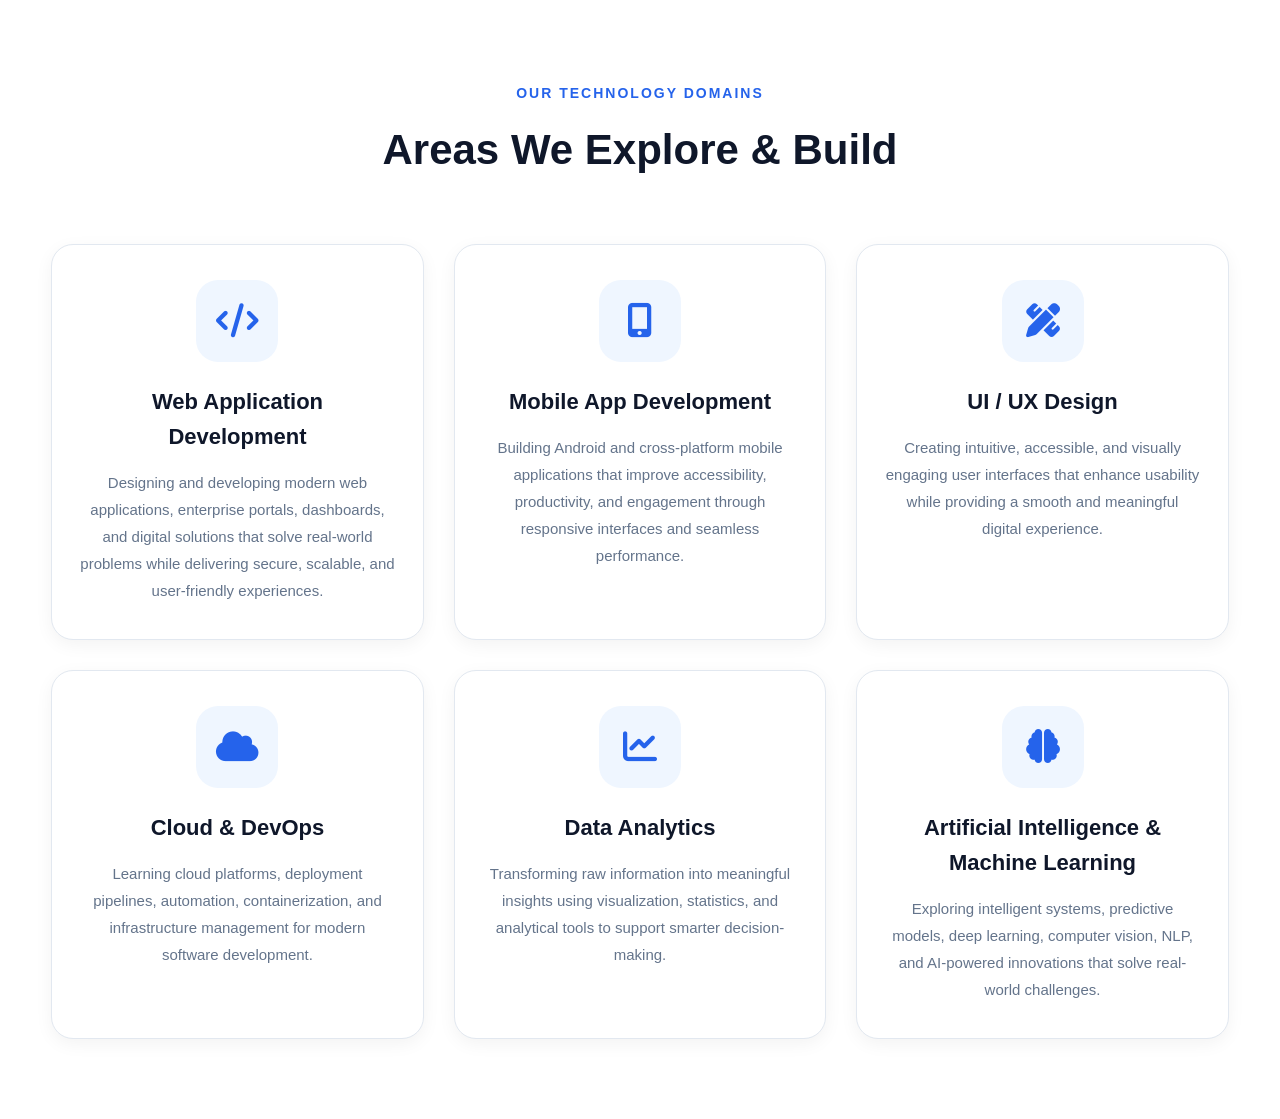
==== domains.html @ d55aface "updated landing page code" ====
<!DOCTYPE html>
<html lang="en">
<head>
    <meta charset="UTF-8">
    <meta name="viewport" content="width=device-width, initial-scale=1.0">
    <title>ADIC - Technology Domains</title>

    <!-- Font Awesome -->
    <link rel="stylesheet"
    href="https://cdnjs.cloudflare.com/ajax/libs/font-awesome/6.5.2/css/all.min.css">
    <style>
        /*====================================================
                    GLOBAL RESET
====================================================*/

*{
    margin:0;
    padding:0;
    box-sizing:border-box;
}

html{
    scroll-behavior:smooth;
    overflow-x:hidden;
}

body{
    font-family:Arial, Helvetica, sans-serif;
    background:#ffffff;
    color:#222;
    line-height:1.6;
    overflow-x:hidden;
}

img{
    max-width:100%;
    display:block;
}

/*====================================================
                    CONTAINER
====================================================*/

.container{
    width:min(92%,1300px);
    margin:auto;
}

/*====================================================
                TECHNOLOGY DOMAINS
====================================================*/

.focus-areas{
    padding:80px 0;
    background:#fff;
}

/*====================================================
                SECTION TITLE
====================================================*/

.section-title{
    text-align:center;
    margin-bottom:60px;
}

.section-title span{
    display:inline-block;
    color:#2563EB;
    font-size:14px;
    font-weight:700;
    letter-spacing:2px;
    text-transform:uppercase;
    margin-bottom:12px;
}

.section-title h2{
    font-size:42px;
    color:#0F172A;
    font-weight:800;
}

/*====================================================
                    GRID
====================================================*/

.focus-grid{
    display:grid;
    grid-template-columns:repeat(3,minmax(0,1fr));
    gap:30px;
}

/*====================================================
                    CARD
====================================================*/

.focus-card{

    background:#fff;

    border:1px solid #E2E8F0;

    border-radius:22px;

    padding:35px 28px;

    text-align:center;

    transition:.35s ease;

    box-shadow:0 5px 18px rgba(0,0,0,.05);

    height:100%;

    display:flex;

    flex-direction:column;

    justify-content:flex-start;
}

.focus-card:hover{

    transform:translateY(-10px);

    border-color:#2563EB;

    box-shadow:0 20px 45px rgba(37,99,235,.15);
}

/*====================================================
                    ICON
====================================================*/

.icon{

    width:82px;

    height:82px;

    margin:0 auto 22px;

    display:flex;

    justify-content:center;

    align-items:center;

    border-radius:22px;

    background:#EFF6FF;

    color:#2563EB;

    font-size:34px;

    transition:.35s;
}

.focus-card:hover .icon{

    background:#2563EB;

    color:#fff;

    transform:translateY(-4px);
}

/*====================================================
                    TEXT
====================================================*/

.focus-card h3{

    font-size:22px;

    color:#0F172A;

    margin-bottom:15px;

    font-weight:700;
}

.focus-card p{

    color:#64748B;

    font-size:15px;

    line-height:1.8;
}

/*====================================================
            LARGE LAPTOPS
====================================================*/

@media(max-width:1200px){

    .container{
        width:95%;
    }

    .focus-grid{
        gap:24px;
    }

}

/*====================================================
                TABLETS
====================================================*/

@media(max-width:992px){

    .focus-grid{

        grid-template-columns:repeat(2,1fr);
    }

    .section-title h2{

        font-size:36px;
    }

    .focus-card{

        padding:32px 24px;
    }

}

/*====================================================
                MOBILE
====================================================*/

@media(max-width:768px){

    .focus-areas{

        padding:60px 0;
    }

    .focus-grid{

        grid-template-columns:1fr;

        gap:22px;
    }

    .section-title{

        margin-bottom:45px;
    }

    .section-title span{

        font-size:13px;
    }

    .section-title h2{

        font-size:30px;
    }

    .focus-card{

        padding:28px 22px;
    }

    .icon{

        width:75px;
        height:75px;
        font-size:30px;
    }

    .focus-card h3{

        font-size:20px;
    }

    .focus-card p{

        font-size:15px;
    }

}

/*====================================================
                SMALL PHONES
====================================================*/

@media(max-width:480px){

    .container{

        width:94%;
    }

    .focus-areas{

        padding:50px 0;
    }

    .section-title span{

        font-size:12px;
    }

    .section-title h2{

        font-size:26px;

        line-height:1.3;
    }

    .focus-card{

        padding:24px 18px;

        border-radius:18px;
    }

    .icon{

        width:68px;
        height:68px;
        font-size:28px;
        border-radius:18px;
    }

    .focus-card h3{

        font-size:19px;
    }

    .focus-card p{

        font-size:14px;
    }

}

/*====================================================
        VERY SMALL DEVICES
====================================================*/

@media(max-width:360px){

    .section-title h2{

        font-size:22px;
    }

    .focus-card{

        padding:20px 16px;
    }

    .focus-card h3{

        font-size:18px;
    }

    .focus-card p{

        font-size:13px;
    }

}

/*====================================================
    DESKTOP MODE ON MOBILE FIX
====================================================*/

@media screen and (max-width:980px){

    body{

        min-width:320px;
    }

    .focus-grid{

        width:100%;
    }

    .focus-card{

        width:100%;
    }

}
    </style>

</head>

<body>

<!-- ==================================================
                TECHNOLOGY DOMAINS
=================================================== -->

<section class="focus-areas" id="domains">

    <div class="container">

        <div class="section-title">
            <span>OUR TECHNOLOGY DOMAINS</span>
            <h2>Areas We Explore & Build</h2>
        </div>

        <div class="focus-grid">

            <!-- CARD 1 -->

            <div class="focus-card">

                <div class="icon">
                    <i class="fas fa-code"></i>
                </div>

                <h3>Web Application Development</h3>

                <p>
                    Designing and developing modern web applications,
                    enterprise portals, dashboards, and digital solutions
                    that solve real-world problems while delivering
                    secure, scalable, and user-friendly experiences.
                </p>

            </div>

            <!-- CARD 2 -->

            <div class="focus-card">

                <div class="icon">
                    <i class="fas fa-mobile-screen-button"></i>
                </div>

                <h3>Mobile App Development</h3>

                <p>
                    Building Android and cross-platform mobile applications
                    that improve accessibility, productivity, and engagement
                    through responsive interfaces and seamless performance.
                </p>

            </div>

            <!-- CARD 3 -->

            <div class="focus-card">

                <div class="icon">
                    <i class="fas fa-pen-ruler"></i>
                </div>

                <h3>UI / UX Design</h3>

                <p>
                    Creating intuitive, accessible, and visually engaging
                    user interfaces that enhance usability while providing
                    a smooth and meaningful digital experience.
                </p>

            </div>

            <!-- CARD 4 -->

            <div class="focus-card">

                <div class="icon">
                    <i class="fas fa-cloud"></i>
                </div>

                <h3>Cloud & DevOps</h3>

                <p>
                    Learning cloud platforms, deployment pipelines,
                    automation, containerization, and infrastructure
                    management for modern software development.
                </p>

            </div>

            <!-- CARD 5 -->

            <div class="focus-card">

                <div class="icon">
                    <i class="fas fa-chart-line"></i>
                </div>

                <h3>Data Analytics</h3>

                <p>
                    Transforming raw information into meaningful insights
                    using visualization, statistics, and analytical tools
                    to support smarter decision-making.
                </p>

            </div>

            <!-- CARD 6 -->

            <div class="focus-card">

                <div class="icon">
                    <i class="fas fa-brain"></i>
                </div>

                <h3>Artificial Intelligence & Machine Learning</h3>

                <p>
                    Exploring intelligent systems, predictive models,
                    deep learning, computer vision, NLP, and AI-powered
                    innovations that solve real-world challenges.
                </p>

            </div>

        </div>

    </div>

</section>

</body>
</html>
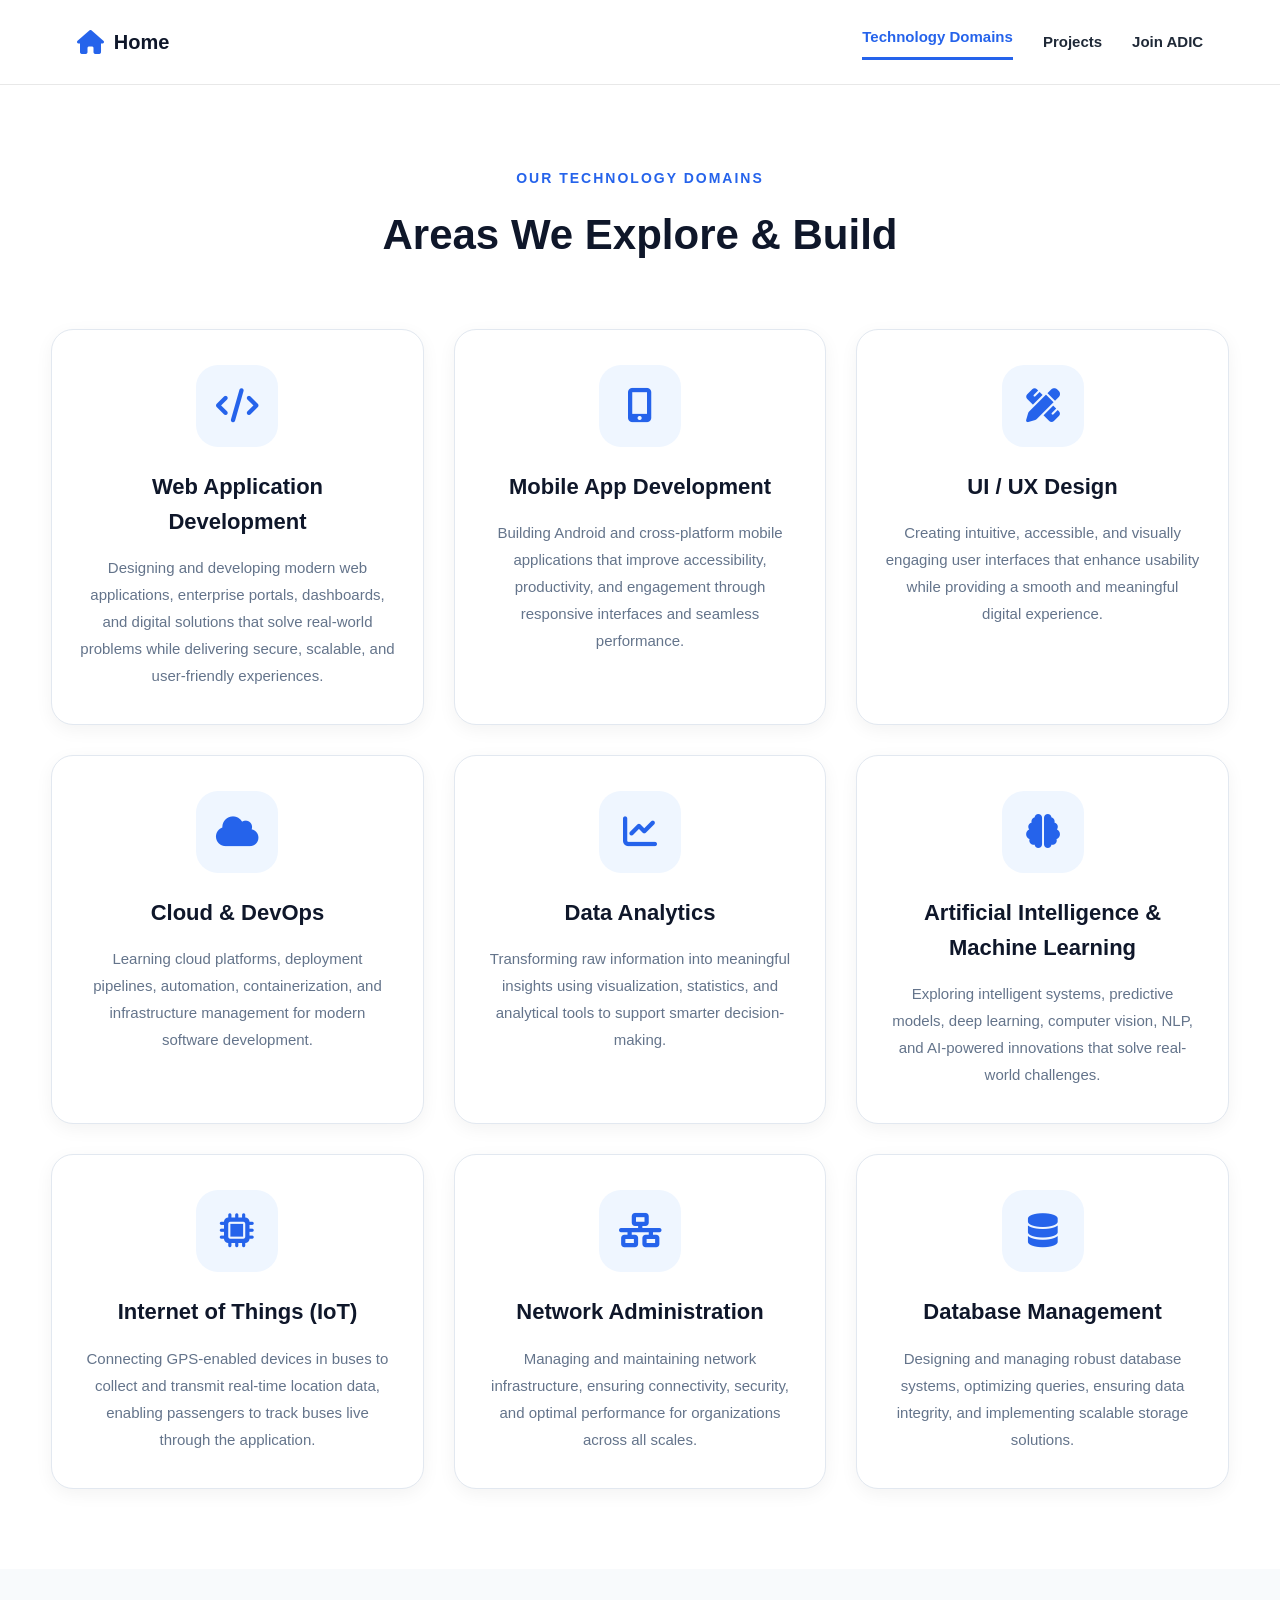
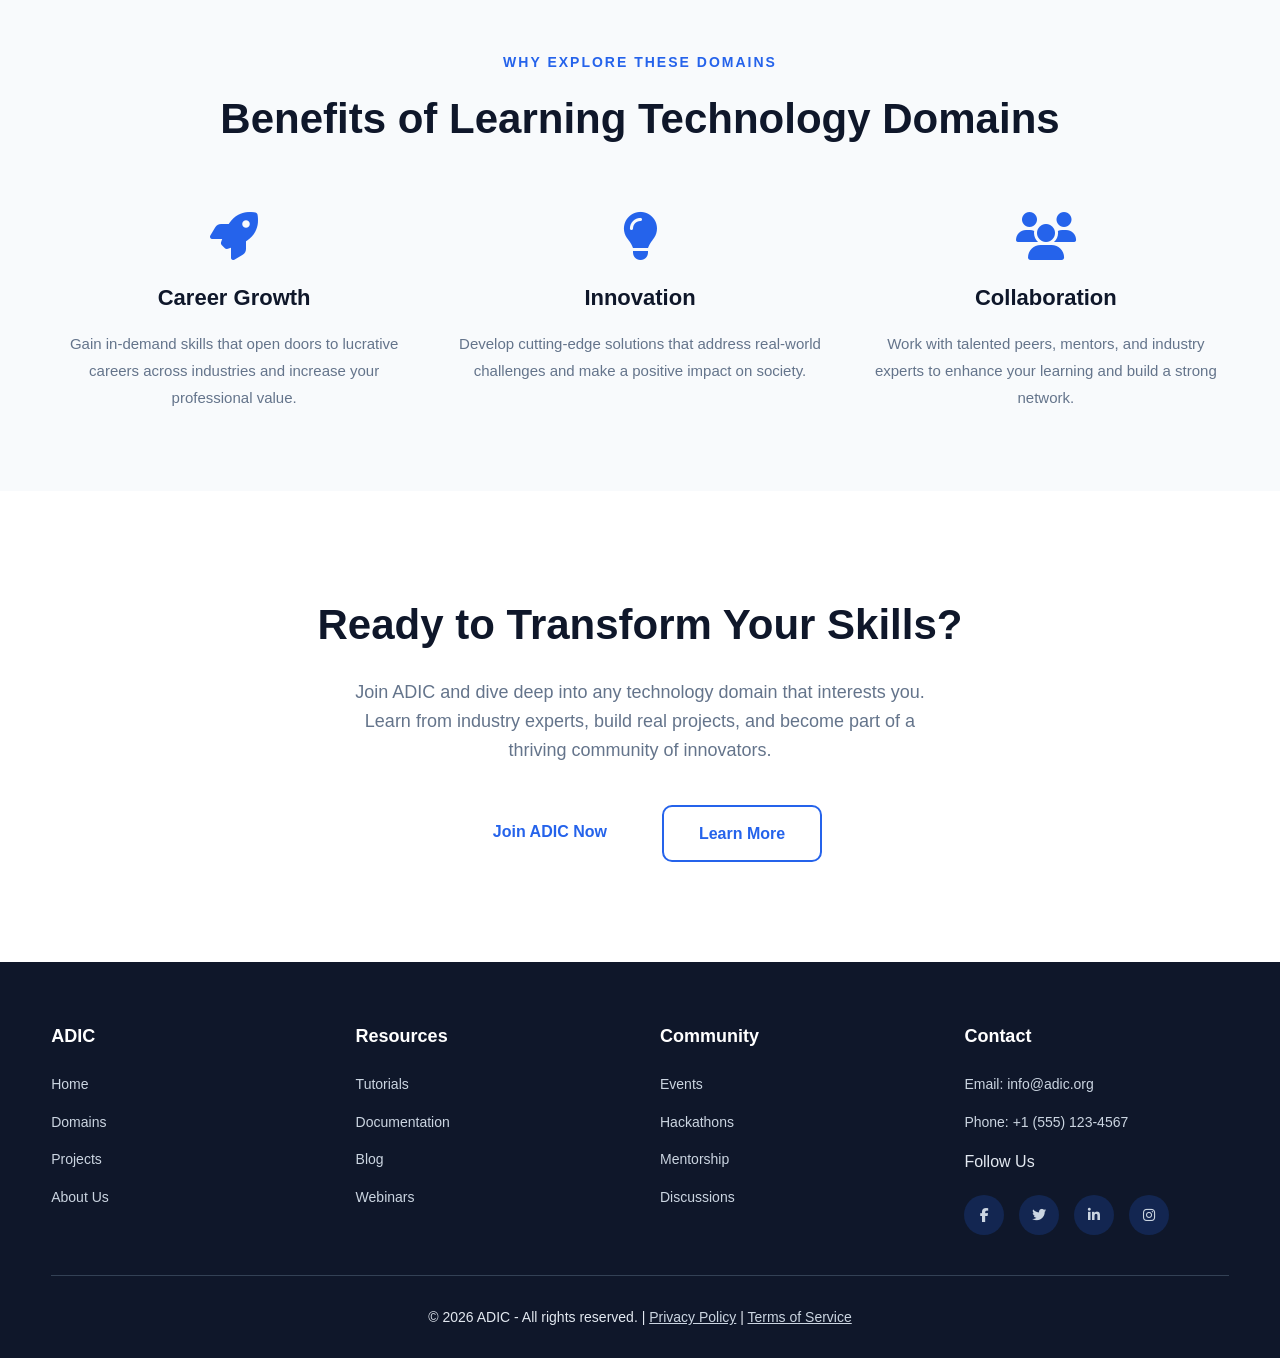
==== commit ab0332ef: "Update landing page files" ====
--- a/domains.html
+++ b/domains.html
@@ -8,394 +8,30 @@
     <!-- Font Awesome -->
     <link rel="stylesheet"
     href="https://cdnjs.cloudflare.com/ajax/libs/font-awesome/6.5.2/css/all.min.css">
-    <style>
-        /*====================================================
-                    GLOBAL RESET
-====================================================*/
-
-*{
-    margin:0;
-    padding:0;
-    box-sizing:border-box;
-}
-
-html{
-    scroll-behavior:smooth;
-    overflow-x:hidden;
-}
-
-body{
-    font-family:Arial, Helvetica, sans-serif;
-    background:#ffffff;
-    color:#222;
-    line-height:1.6;
-    overflow-x:hidden;
-}
-
-img{
-    max-width:100%;
-    display:block;
-}
-
-/*====================================================
-                    CONTAINER
-====================================================*/
-
-.container{
-    width:min(92%,1300px);
-    margin:auto;
-}
-
-/*====================================================
-                TECHNOLOGY DOMAINS
-====================================================*/
-
-.focus-areas{
-    padding:80px 0;
-    background:#fff;
-}
-
-/*====================================================
-                SECTION TITLE
-====================================================*/
-
-.section-title{
-    text-align:center;
-    margin-bottom:60px;
-}
-
-.section-title span{
-    display:inline-block;
-    color:#2563EB;
-    font-size:14px;
-    font-weight:700;
-    letter-spacing:2px;
-    text-transform:uppercase;
-    margin-bottom:12px;
-}
-
-.section-title h2{
-    font-size:42px;
-    color:#0F172A;
-    font-weight:800;
-}
-
-/*====================================================
-                    GRID
-====================================================*/
-
-.focus-grid{
-    display:grid;
-    grid-template-columns:repeat(3,minmax(0,1fr));
-    gap:30px;
-}
-
-/*====================================================
-                    CARD
-====================================================*/
-
-.focus-card{
-
-    background:#fff;
-
-    border:1px solid #E2E8F0;
-
-    border-radius:22px;
-
-    padding:35px 28px;
-
-    text-align:center;
-
-    transition:.35s ease;
-
-    box-shadow:0 5px 18px rgba(0,0,0,.05);
-
-    height:100%;
-
-    display:flex;
-
-    flex-direction:column;
-
-    justify-content:flex-start;
-}
-
-.focus-card:hover{
-
-    transform:translateY(-10px);
-
-    border-color:#2563EB;
-
-    box-shadow:0 20px 45px rgba(37,99,235,.15);
-}
-
-/*====================================================
-                    ICON
-====================================================*/
-
-.icon{
-
-    width:82px;
-
-    height:82px;
-
-    margin:0 auto 22px;
-
-    display:flex;
-
-    justify-content:center;
-
-    align-items:center;
-
-    border-radius:22px;
-
-    background:#EFF6FF;
-
-    color:#2563EB;
-
-    font-size:34px;
-
-    transition:.35s;
-}
-
-.focus-card:hover .icon{
-
-    background:#2563EB;
-
-    color:#fff;
-
-    transform:translateY(-4px);
-}
-
-/*====================================================
-                    TEXT
-====================================================*/
-
-.focus-card h3{
-
-    font-size:22px;
-
-    color:#0F172A;
-
-    margin-bottom:15px;
-
-    font-weight:700;
-}
-
-.focus-card p{
-
-    color:#64748B;
-
-    font-size:15px;
-
-    line-height:1.8;
-}
-
-/*====================================================
-            LARGE LAPTOPS
-====================================================*/
-
-@media(max-width:1200px){
-
-    .container{
-        width:95%;
-    }
-
-    .focus-grid{
-        gap:24px;
-    }
-
-}
-
-/*====================================================
-                TABLETS
-====================================================*/
-
-@media(max-width:992px){
-
-    .focus-grid{
-
-        grid-template-columns:repeat(2,1fr);
-    }
-
-    .section-title h2{
-
-        font-size:36px;
-    }
-
-    .focus-card{
-
-        padding:32px 24px;
-    }
-
-}
-
-/*====================================================
-                MOBILE
-====================================================*/
-
-@media(max-width:768px){
-
-    .focus-areas{
-
-        padding:60px 0;
-    }
-
-    .focus-grid{
-
-        grid-template-columns:1fr;
-
-        gap:22px;
-    }
-
-    .section-title{
-
-        margin-bottom:45px;
-    }
-
-    .section-title span{
-
-        font-size:13px;
-    }
-
-    .section-title h2{
-
-        font-size:30px;
-    }
-
-    .focus-card{
-
-        padding:28px 22px;
-    }
-
-    .icon{
-
-        width:75px;
-        height:75px;
-        font-size:30px;
-    }
-
-    .focus-card h3{
-
-        font-size:20px;
-    }
-
-    .focus-card p{
-
-        font-size:15px;
-    }
-
-}
-
-/*====================================================
-                SMALL PHONES
-====================================================*/
-
-@media(max-width:480px){
-
-    .container{
-
-        width:94%;
-    }
-
-    .focus-areas{
-
-        padding:50px 0;
-    }
-
-    .section-title span{
-
-        font-size:12px;
-    }
-
-    .section-title h2{
-
-        font-size:26px;
-
-        line-height:1.3;
-    }
-
-    .focus-card{
-
-        padding:24px 18px;
-
-        border-radius:18px;
-    }
-
-    .icon{
-
-        width:68px;
-        height:68px;
-        font-size:28px;
-        border-radius:18px;
-    }
-
-    .focus-card h3{
-
-        font-size:19px;
-    }
-
-    .focus-card p{
-
-        font-size:14px;
-    }
-
-}
-
-/*====================================================
-        VERY SMALL DEVICES
-====================================================*/
-
-@media(max-width:360px){
-
-    .section-title h2{
-
-        font-size:22px;
-    }
-
-    .focus-card{
-
-        padding:20px 16px;
-    }
-
-    .focus-card h3{
-
-        font-size:18px;
-    }
-
-    .focus-card p{
-
-        font-size:13px;
-    }
-
-}
-
-/*====================================================
-    DESKTOP MODE ON MOBILE FIX
-====================================================*/
-
-@media screen and (max-width:980px){
-
-    body{
-
-        min-width:320px;
-    }
-
-    .focus-grid{
-
-        width:100%;
-    }
-
-    .focus-card{
-
-        width:100%;
-    }
-
-}
-    </style>
-
+<link rel="stylesheet" href="CSS/domains.css">
 </head>
 
 <body>
+
+<!-- ==================================================
+                    NAVBAR
+=================================================== -->
+
+<nav class="navbar">
+    <div class="container" style="display: flex; justify-content: space-between; align-items: center; width: 100%;">
+        <a href="LandingPage.html" style="display: flex; align-items: center; text-decoration: none; color: #0F172A; font-weight: 700; font-size: 20px; gap: 10px;">
+            <i class="fas fa-home" style="color: #2563EB; font-size: 24px;"></i>
+            Home
+        </a>
+        <div style="display: flex; gap: 30px; align-items: center;">
+            <a href="domains.html" style="color: #1f2937; font-size: 15px; font-weight: 600; text-decoration: none; color: #2563EB; border-bottom: 3px solid #2563EB; padding-bottom: 8px;">Technology Domains</a>
+            <a href="Projects.html" style="color: #1f2937; font-size: 15px; font-weight: 600; text-decoration: none; transition: .3s;">Projects</a>
+            <a href="LandingPage.html#join" style="color: #1f2937; font-size: 15px; font-weight: 600; text-decoration: none; transition: .3s;">Join ADIC</a>
+        </div>
+    </div>
+</nav>
+
+</header>
 
 <!-- ==================================================
                 TECHNOLOGY DOMAINS
@@ -521,11 +157,202 @@
 
             </div>
 
+            <!-- CARD 7 -->
+
+            <div class="focus-card">
+
+                <div class="icon">
+                    <i class="fas fa-microchip"></i>
+                </div>
+
+                <h3>Internet of Things (IoT)</h3>
+
+                <p>
+                   Connecting GPS-enabled devices in buses to collect and transmit real-time location data, enabling passengers to track buses live through the application.
+        
+                </p>
+
+            </div>
+
+            <!-- CARD 10 -->
+
+            <div class="focus-card">
+
+                <div class="icon">
+                    <i class="fas fa-network-wired"></i>
+                </div>
+
+                <h3>Network Administration</h3>
+
+                <p>
+                    Managing and maintaining network infrastructure, ensuring
+                    connectivity, security, and optimal performance for
+                    organizations across all scales.
+                </p>
+
+            </div>
+
+            <!-- CARD 11 -->
+
+            <div class="focus-card">
+
+                <div class="icon">
+                    <i class="fas fa-database"></i>
+                </div>
+
+                <h3>Database Management</h3>
+
+                <p>
+                    Designing and managing robust database systems, optimizing
+                    queries, ensuring data integrity, and implementing
+                    scalable storage solutions.
+                </p>
+
+            </div>
+
         </div>
 
     </div>
 
 </section>
+
+<!-- ==================================================
+                BENEFITS SECTION
+=================================================== -->
+
+<section class="benefits">
+
+    <div class="container">
+
+        <div class="section-title">
+            <span>WHY EXPLORE THESE DOMAINS</span>
+            <h2>Benefits of Learning Technology Domains</h2>
+        </div>
+
+        <div class="benefits-grid">
+
+            <div class="benefit-item">
+                <i class="fas fa-rocket"></i>
+                <h4>Career Growth</h4>
+                <p>
+                    Gain in-demand skills that open doors to lucrative careers
+                    across industries and increase your professional value.
+                </p>
+            </div>
+
+            <div class="benefit-item">
+                <i class="fas fa-lightbulb"></i>
+                <h4>Innovation</h4>
+                <p>
+                    Develop cutting-edge solutions that address real-world
+                    challenges and make a positive impact on society.
+                </p>
+            </div>
+
+            <div class="benefit-item">
+                <i class="fas fa-users"></i>
+                <h4>Collaboration</h4>
+                <p>
+                    Work with talented peers, mentors, and industry experts
+                    to enhance your learning and build a strong network.
+                </p>
+            </div>
+
+        </div>
+
+    </div>
+
+</section>
+
+<!-- ==================================================
+                CTA SECTION
+=================================================== -->
+
+<section class="cta-section">
+
+    <div class="container">
+
+        <div class="cta-content">
+            <h2>Ready to Transform Your Skills?</h2>
+            <p>
+                Join ADIC and dive deep into any technology domain that interests you.
+                Learn from industry experts, build real projects, and become part of
+                a thriving community of innovators.
+            </p>
+            <div class="hero-buttons">
+                <a href="LandingPage.html#join" class="btn btn-primary">Join ADIC Now</a>
+                <a href="#contact" class="btn btn-secondary" style="color: #2563EB; border-color: #2563EB;">Learn More</a>
+            </div>
+        </div>
+
+    </div>
+
+</section>
+
+<!-- ==================================================
+                FOOTER
+=================================================== -->
+
+<footer class="footer">
+
+    <div class="container">
+
+        <div class="footer-content">
+
+            <div class="footer-col">
+                <h4>ADIC</h4>
+                <ul>
+                    <li><a href="#home">Home</a></li>
+                    <li><a href="#domains">Domains</a></li>
+                    <li><a href="#projects">Projects</a></li>
+                    <li><a href="#about">About Us</a></li>
+                </ul>
+            </div>
+
+            <div class="footer-col">
+                <h4>Resources</h4>
+                <ul>
+                    <li><a href="#">Tutorials</a></li>
+                    <li><a href="#">Documentation</a></li>
+                    <li><a href="#">Blog</a></li>
+                    <li><a href="#">Webinars</a></li>
+                </ul>
+            </div>
+
+            <div class="footer-col">
+                <h4>Community</h4>
+                <ul>
+                    <li><a href="#">Events</a></li>
+                    <li><a href="#">Hackathons</a></li>
+                    <li><a href="#">Mentorship</a></li>
+                    <li><a href="#">Discussions</a></li>
+                </ul>
+            </div>
+
+            <div class="footer-col">
+                <h4>Contact</h4>
+                <ul>
+                    <li><a href="mailto:info@adic.org">Email: info@adic.org</a></li>
+                    <li><a href="#">Phone: +1 (555) 123-4567</a></li>
+                    <li><p style="margin-top: 15px;">Follow Us</p></li>
+                </ul>
+                <div class="footer-social">
+                    <a href="#" title="Facebook"><i class="fab fa-facebook-f"></i></a>
+                    <a href="#" title="Twitter"><i class="fab fa-twitter"></i></a>
+                    <a href="#" title="LinkedIn"><i class="fab fa-linkedin-in"></i></a>
+                    <a href="#" title="Instagram"><i class="fab fa-instagram"></i></a>
+                </div>
+            </div>
+
+        </div>
+
+        <div class="footer-bottom">
+            <p>&copy; 2026 ADIC - All rights reserved. | <a href="#" style="color: #cbd5e1;">Privacy Policy</a> | <a href="#" style="color: #cbd5e1;">Terms of Service</a></p>
+        </div>
+
+    </div>
+
+</footer>
 
 </body>
 </html>
--- a/CSS/domains.css
+++ b/CSS/domains.css
@@ -0,0 +1,901 @@
+/*====================================================
+                    GLOBAL RESET
+====================================================*/
+
+*{
+    margin:0;
+    padding:0;
+    box-sizing:border-box;
+}
+
+html{
+    scroll-behavior:smooth;
+    overflow-x:hidden;
+}
+
+body{
+    font-family:Arial, Helvetica, sans-serif;
+    background:#ffffff;
+    color:#222;
+    line-height:1.6;
+    overflow-x:hidden;
+}
+
+img{
+    max-width:100%;
+    display:block;
+}
+
+/*====================================================
+                    CONTAINER
+====================================================*/
+
+.container{
+    width:min(92%,1300px);
+    margin:auto;
+}
+
+/*====================================================
+                TECHNOLOGY DOMAINS
+====================================================*/
+
+.focus-areas{
+    padding:80px 0;
+    background:#fff;
+}
+
+/*====================================================
+                SECTION TITLE
+====================================================*/
+
+.section-title{
+    text-align:center;
+    margin-bottom:60px;
+}
+
+.section-title span{
+    display:inline-block;
+    color:#2563EB;
+    font-size:14px;
+    font-weight:700;
+    letter-spacing:2px;
+    text-transform:uppercase;
+    margin-bottom:12px;
+}
+
+.section-title h2{
+    font-size:42px;
+    color:#0F172A;
+    font-weight:800;
+}
+
+/*====================================================
+                    GRID
+====================================================*/
+
+.focus-grid{
+    display:grid;
+    grid-template-columns:repeat(3,minmax(0,1fr));
+    gap:30px;
+}
+
+/*====================================================
+                    CARD
+====================================================*/
+
+.focus-card{
+
+    background:#fff;
+
+    border:1px solid #E2E8F0;
+
+    border-radius:22px;
+
+    padding:35px 28px;
+
+    text-align:center;
+
+    transition:.35s ease;
+
+    box-shadow:0 5px 18px rgba(0,0,0,.05);
+
+    height:100%;
+
+    display:flex;
+
+    flex-direction:column;
+
+    justify-content:flex-start;
+}
+
+.focus-card:hover{
+
+    transform:translateY(-10px);
+
+    border-color:#2563EB;
+
+    box-shadow:0 20px 45px rgba(37,99,235,.15);
+}
+
+/*====================================================
+                    ICON
+====================================================*/
+
+.icon{
+
+    width:82px;
+
+    height:82px;
+
+    margin:0 auto 22px;
+
+    display:flex;
+
+    justify-content:center;
+
+    align-items:center;
+
+    border-radius:22px;
+
+    background:#EFF6FF;
+
+    color:#2563EB;
+
+    font-size:34px;
+
+    transition:.35s;
+}
+
+.focus-card:hover .icon{
+
+    background:#2563EB;
+
+    color:#fff;
+
+    transform:translateY(-4px);
+}
+
+/*====================================================
+                    TEXT
+====================================================*/
+
+.focus-card h3{
+
+    font-size:22px;
+
+    color:#0F172A;
+
+    margin-bottom:15px;
+
+    font-weight:700;
+}
+
+.focus-card p{
+
+    color:#64748B;
+
+    font-size:15px;
+
+    line-height:1.8;
+}
+
+/*====================================================
+            LARGE LAPTOPS
+====================================================*/
+
+@media(max-width:1200px){
+
+    .container{
+        width:95%;
+    }
+
+    .focus-grid{
+        gap:24px;
+    }
+
+}
+
+/*====================================================
+                TABLETS
+====================================================*/
+
+@media(max-width:992px){
+
+    .focus-grid{
+
+        grid-template-columns:repeat(2,1fr);
+    }
+
+    .section-title h2{
+
+        font-size:36px;
+    }
+
+    .focus-card{
+
+        padding:32px 24px;
+    }
+
+}
+
+/*====================================================
+                MOBILE
+====================================================*/
+
+@media(max-width:768px){
+
+    .focus-areas{
+
+        padding:60px 0;
+    }
+
+    .focus-grid{
+
+        grid-template-columns:1fr;
+
+        gap:22px;
+    }
+
+    .section-title{
+
+        margin-bottom:45px;
+    }
+
+    .section-title span{
+
+        font-size:13px;
+    }
+
+    .section-title h2{
+
+        font-size:30px;
+    }
+
+    .focus-card{
+
+        padding:28px 22px;
+    }
+
+    .icon{
+
+        width:75px;
+        height:75px;
+        font-size:30px;
+    }
+
+    .focus-card h3{
+
+        font-size:20px;
+    }
+
+    .focus-card p{
+
+        font-size:15px;
+    }
+
+}
+
+/*====================================================
+                SMALL PHONES
+====================================================*/
+
+@media(max-width:480px){
+
+    .container{
+
+        width:94%;
+    }
+
+    .focus-areas{
+
+        padding:50px 0;
+    }
+
+    .section-title span{
+
+        font-size:12px;
+    }
+
+    .section-title h2{
+
+        font-size:26px;
+
+        line-height:1.3;
+    }
+
+    .focus-card{
+
+        padding:24px 18px;
+
+        border-radius:18px;
+    }
+
+    .icon{
+
+        width:68px;
+        height:68px;
+        font-size:28px;
+        border-radius:18px;
+    }
+
+    .focus-card h3{
+
+        font-size:19px;
+    }
+
+    .focus-card p{
+
+        font-size:14px;
+    }
+
+}
+
+/*====================================================
+        VERY SMALL DEVICES
+====================================================*/
+
+@media(max-width:360px){
+
+    .section-title h2{
+
+        font-size:22px;
+    }
+
+    .focus-card{
+
+        padding:20px 16px;
+    }
+
+    .focus-card h3{
+
+        font-size:18px;
+    }
+
+    .focus-card p{
+
+        font-size:13px;
+    }
+
+}
+
+/*====================================================
+    DESKTOP MODE ON MOBILE FIX
+====================================================*/
+
+@media screen and (max-width:980px){
+
+    body{
+
+        min-width:320px;
+    }
+
+    .focus-grid{
+
+        width:100%;
+    }
+
+    .focus-card{
+
+        width:100%;
+    }
+
+}
+
+/*====================================================
+                    HERO SECTION
+====================================================*/
+
+.hero{
+    background: linear-gradient(135deg, #2563EB 0%, #1e40af 100%);
+    color: #fff;
+    padding: 120px 0;
+    text-align: center;
+    position: relative;
+    overflow: hidden;
+}
+
+.hero::before {
+    content: "";
+    position: absolute;
+    top: 0;
+    left: 0;
+    right: 0;
+    bottom: 0;
+    background: radial-gradient(circle at 20% 50%, rgba(255,255,255,0.1) 0%, transparent 50%),
+                radial-gradient(circle at 80% 80%, rgba(255,255,255,0.1) 0%, transparent 50%);
+    pointer-events: none;
+}
+
+.hero-content {
+    position: relative;
+    z-index: 1;
+}
+
+.hero h1{
+    font-size: 48px;
+    font-weight: 900;
+    margin-bottom: 20px;
+    line-height: 1.2;
+}
+
+.hero p{
+    font-size: 18px;
+    margin-bottom: 40px;
+    opacity: 0.95;
+    max-width: 700px;
+    margin-left: auto;
+    margin-right: auto;
+}
+
+.hero-buttons {
+    display: flex;
+    gap: 20px;
+    justify-content: center;
+    flex-wrap: wrap;
+}
+
+.btn {
+    padding: 14px 35px;
+    font-size: 16px;
+    font-weight: 600;
+    border: none;
+    border-radius: 10px;
+    cursor: pointer;
+    transition: .3s ease;
+    text-decoration: none;
+    display: inline-block;
+}
+
+.btn-primary {
+    background: #fff;
+    color: #2563EB;
+}
+
+.btn-primary:hover {
+    transform: translateY(-3px);
+    box-shadow: 0 10px 30px rgba(0,0,0,0.2);
+}
+
+.btn-secondary {
+    background: transparent;
+    color: #fff;
+    border: 2px solid #fff;
+}
+
+.btn-secondary:hover {
+    background: #fff;
+    color: #2563EB;
+}
+
+/*====================================================
+            BENEFITS SECTION
+====================================================*/
+
+.benefits {
+    padding: 80px 0;
+    background: #f8fafc;
+}
+
+.benefits-grid {
+    display: grid;
+    grid-template-columns: repeat(3, 1fr);
+    gap: 40px;
+    margin-top: 50px;
+}
+
+.benefit-item {
+    text-align: center;
+}
+
+.benefit-item i {
+    font-size: 48px;
+    color: #2563EB;
+    margin-bottom: 20px;
+    display: block;
+}
+
+.benefit-item h4 {
+    font-size: 22px;
+    color: #0F172A;
+    margin-bottom: 15px;
+    font-weight: 700;
+}
+
+.benefit-item p {
+    color: #64748B;
+    font-size: 15px;
+    line-height: 1.8;
+}
+
+/*====================================================
+            STATISTICS SECTION
+====================================================*/
+
+.statistics {
+    padding: 80px 0;
+    background: linear-gradient(135deg, #2563EB 0%, #1e40af 100%);
+    color: #fff;
+    text-align: center;
+}
+
+.stats-grid {
+    display: grid;
+    grid-template-columns: repeat(4, 1fr);
+    gap: 40px;
+    margin-top: 50px;
+}
+
+.stat-item h3 {
+    font-size: 42px;
+    font-weight: 800;
+    margin-bottom: 10px;
+}
+
+.stat-item p {
+    font-size: 16px;
+    opacity: 0.95;
+}
+
+/*====================================================
+            CTA SECTION
+====================================================*/
+
+.cta-section {
+    padding: 100px 0;
+    background: #fff;
+    text-align: center;
+}
+
+.cta-content h2 {
+    font-size: 42px;
+    color: #0F172A;
+    margin-bottom: 20px;
+    font-weight: 800;
+}
+
+.cta-content p {
+    font-size: 18px;
+    color: #64748B;
+    margin-bottom: 40px;
+    max-width: 600px;
+    margin-left: auto;
+    margin-right: auto;
+}
+
+/*====================================================
+            FOOTER
+====================================================*/
+
+.footer {
+    background: #0F172A;
+    color: #e2e8f0;
+    padding: 60px 0 30px;
+}
+
+.footer-content {
+    display: grid;
+    grid-template-columns: repeat(4, 1fr);
+    gap: 40px;
+    margin-bottom: 40px;
+}
+
+.footer-col h4 {
+    font-size: 18px;
+    color: #fff;
+    margin-bottom: 20px;
+    font-weight: 700;
+}
+
+.footer-col ul {
+    list-style: none;
+}
+
+.footer-col ul li {
+    margin-bottom: 12px;
+}
+
+.footer-col a {
+    color: #cbd5e1;
+    text-decoration: none;
+    font-size: 14px;
+    transition: .3s;
+}
+
+.footer-col a:hover {
+    color: #2563EB;
+}
+
+.footer-social {
+    display: flex;
+    gap: 15px;
+    margin-top: 20px;
+}
+
+.footer-social a {
+    width: 40px;
+    height: 40px;
+    background: rgba(37, 99, 235, 0.2);
+    border-radius: 50%;
+    display: flex;
+    align-items: center;
+    justify-content: center;
+    transition: .3s;
+}
+
+.footer-social a:hover {
+    background: #2563EB;
+    color: #fff;
+}
+
+.footer-bottom {
+    border-top: 1px solid #334155;
+    padding-top: 30px;
+    text-align: center;
+    font-size: 14px;
+}
+
+/*====================================================
+            RESPONSIVE - BENEFITS
+====================================================*/
+
+@media(max-width: 992px){
+    .benefits-grid {
+        grid-template-columns: repeat(2, 1fr);
+    }
+
+    .hero h1 {
+        font-size: 36px;
+    }
+
+    .hero p {
+        font-size: 16px;
+    }
+}
+
+/*====================================================
+            RESPONSIVE - STATISTICS
+====================================================*/
+
+@media(max-width: 768px){
+    .stats-grid {
+        grid-template-columns: repeat(2, 1fr);
+        gap: 30px;
+    }
+
+    .stat-item h3 {
+        font-size: 36px;
+    }
+
+    .benefits-grid {
+        grid-template-columns: 1fr;
+        gap: 30px;
+    }
+
+    .hero {
+        padding: 80px 0;
+    }
+
+    .hero h1 {
+        font-size: 28px;
+    }
+
+    .cta-section {
+        padding: 60px 0;
+    }
+
+    .cta-content h2 {
+        font-size: 32px;
+    }
+
+    .footer-content {
+        grid-template-columns: repeat(2, 1fr);
+        gap: 30px;
+    }
+}
+
+@media(max-width: 480px){
+    .stats-grid {
+        grid-template-columns: 1fr;
+    }
+
+    .stat-item h3 {
+        font-size: 32px;
+    }
+
+    .hero h1 {
+        font-size: 24px;
+    }
+
+    .hero p {
+        font-size: 14px;
+    }
+
+    .hero-buttons {
+        gap: 10px;
+    }
+
+    .btn {
+        padding: 12px 25px;
+        font-size: 14px;
+    }
+
+    .footer-content {
+        grid-template-columns: 1fr;
+    }
+
+    .cta-content h2 {
+        font-size: 26px;
+    }
+}
+/*====================================================
+                    NAVBAR
+====================================================*/
+
+.navbar{
+    position: sticky;
+    top: 0;
+    z-index: 999;
+
+    width: 100%;
+    height: 85px;
+
+    background: #fff;
+
+    display: flex;
+    justify-content: space-between;
+    align-items: center;
+
+    padding: 0 6%;
+
+    border-bottom: 1px solid #e8e8e8;
+}
+
+/*====================================================
+                    LOGO
+====================================================*/
+
+.logo{
+    display: flex;
+    align-items: center;
+    gap: 18px;
+
+    flex-shrink: 0;
+}
+
+.college-logo{
+    height: 45px;
+    width: auto;
+}
+
+.college-info{
+    height: 30px;
+    width: auto;
+}
+
+.logo > img:last-of-type{
+    height: 52px;
+    width: auto;
+}
+
+.logo p{
+    font-size: 13px;
+    font-weight: 700;
+    line-height: 1.3;
+    color: #111827;
+}
+
+.vrline{
+    width: 1px;
+    height: 45px;
+    background: #d8d8d8;
+}
+
+/*====================================================
+                    NAV LINKS
+====================================================*/
+
+.nav-links{
+    display: flex;
+    align-items: center;
+    gap: 28px;
+}
+
+.nav-links a{
+    color: #1f2937;
+    font-size: 15px;
+    font-weight: 600;
+    transition: .3s;
+}
+
+.nav-links a:hover{
+    color: #2563EB;
+}
+
+.nav-links .active{
+    color: #2563EB;
+    position: relative;
+}
+
+.nav-links .active::after{
+    content: "";
+
+    position: absolute;
+
+    left: 0;
+    bottom: -8px;
+
+    width: 100%;
+    height: 3px;
+
+    border-radius: 20px;
+
+    background: #2563EB;
+}
+@media(max-width:992px){
+
+    .navbar{
+        height: auto;
+        padding: 20px 5%;
+        flex-direction: column;
+        gap: 18px;
+    }
+
+    .logo{
+        justify-content: center;
+    }
+
+    .nav-links{
+        flex-wrap: wrap;
+        justify-content: center;
+        gap: 18px;
+    }
+}
+@media(max-width:768px){
+
+    .logo{
+        gap: 10px;
+    }
+
+    .college-logo{
+        height: 38px;
+    }
+
+    .college-info{
+        height: 22px;
+    }
+
+    .logo > img:last-of-type{
+        height: 42px;
+    }
+
+    .logo p{
+        font-size: 12px;
+    }
+
+    .nav-links{
+        gap: 12px;
+    }
+
+    .nav-links a{
+        font-size: 14px;
+    }
+}
+@media(max-width:480px){
+
+    .nav-links{
+        gap: 10px;
+    }
+
+    .nav-links a{
+        font-size: 13px;
+    }
+
+    .logo{
+        flex-wrap: wrap;
+    }
+
+    .vrline{
+        display: none;
+    }
+}
+    
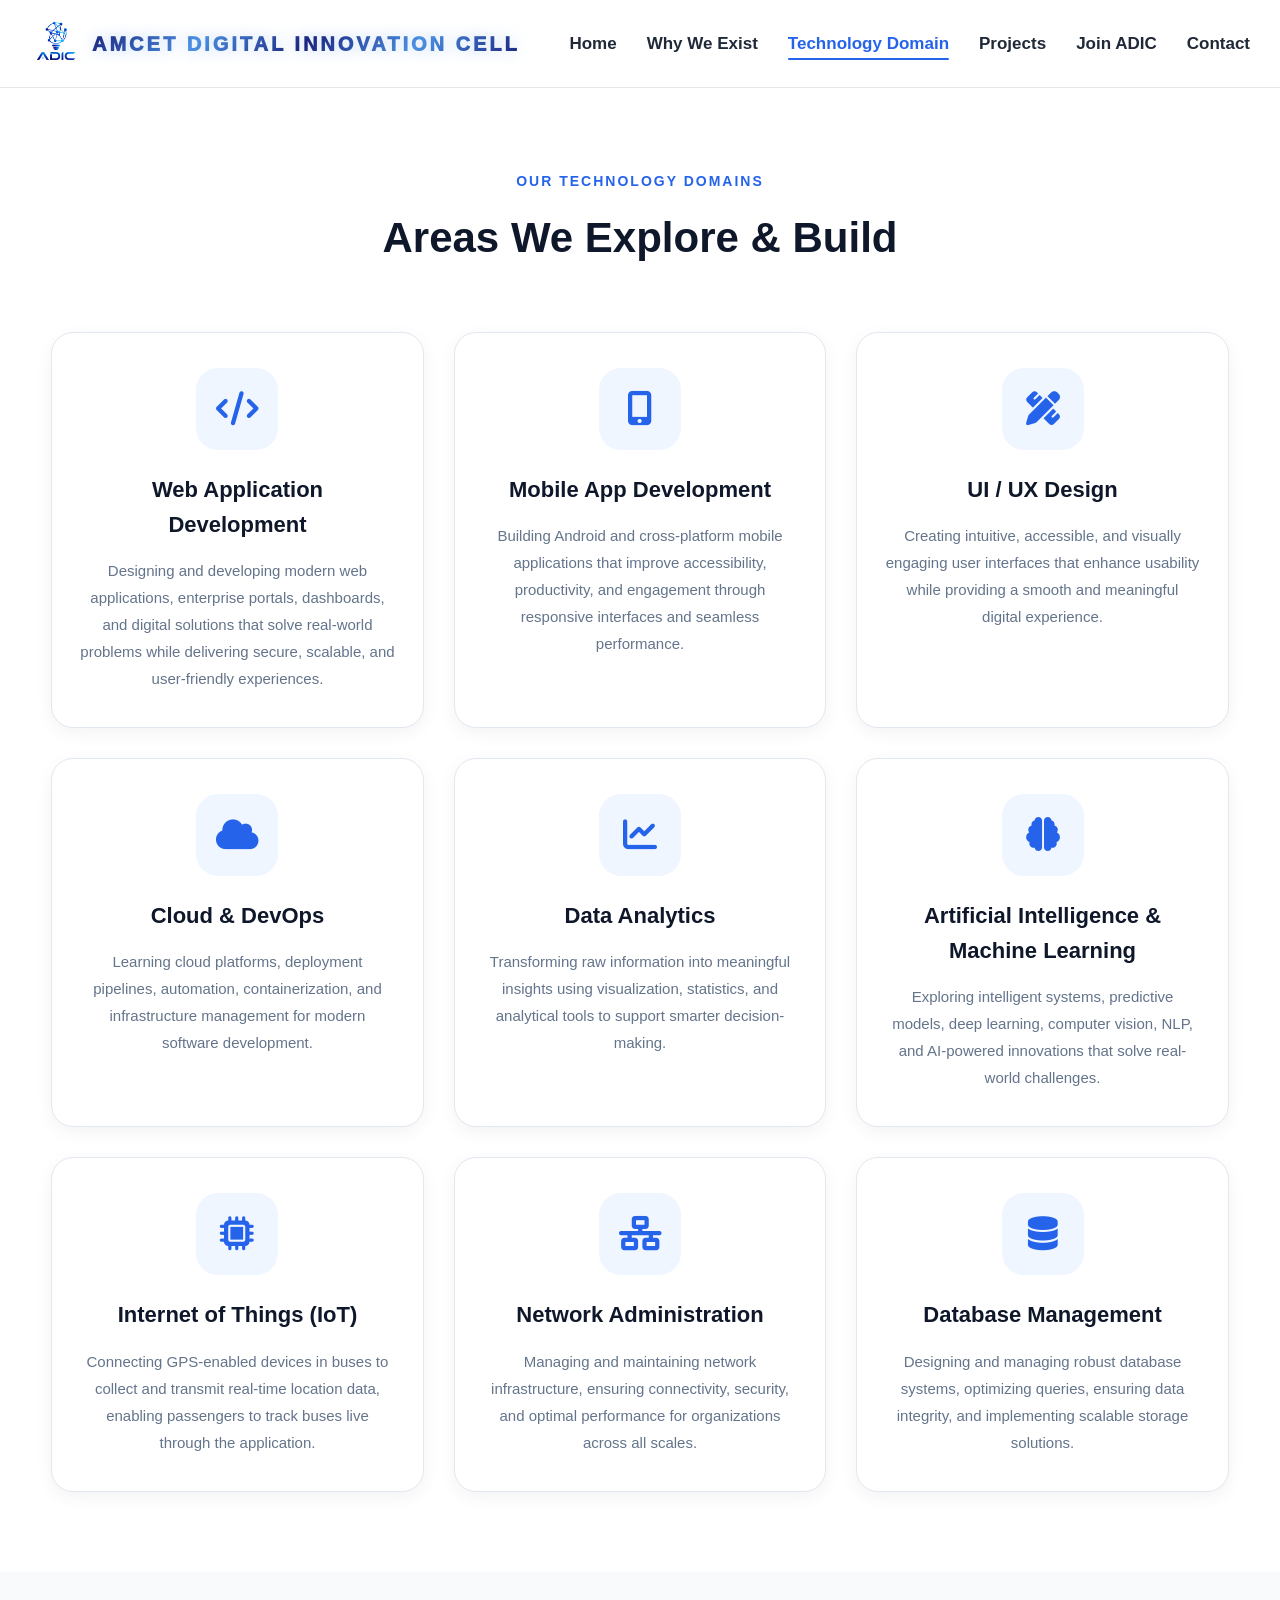
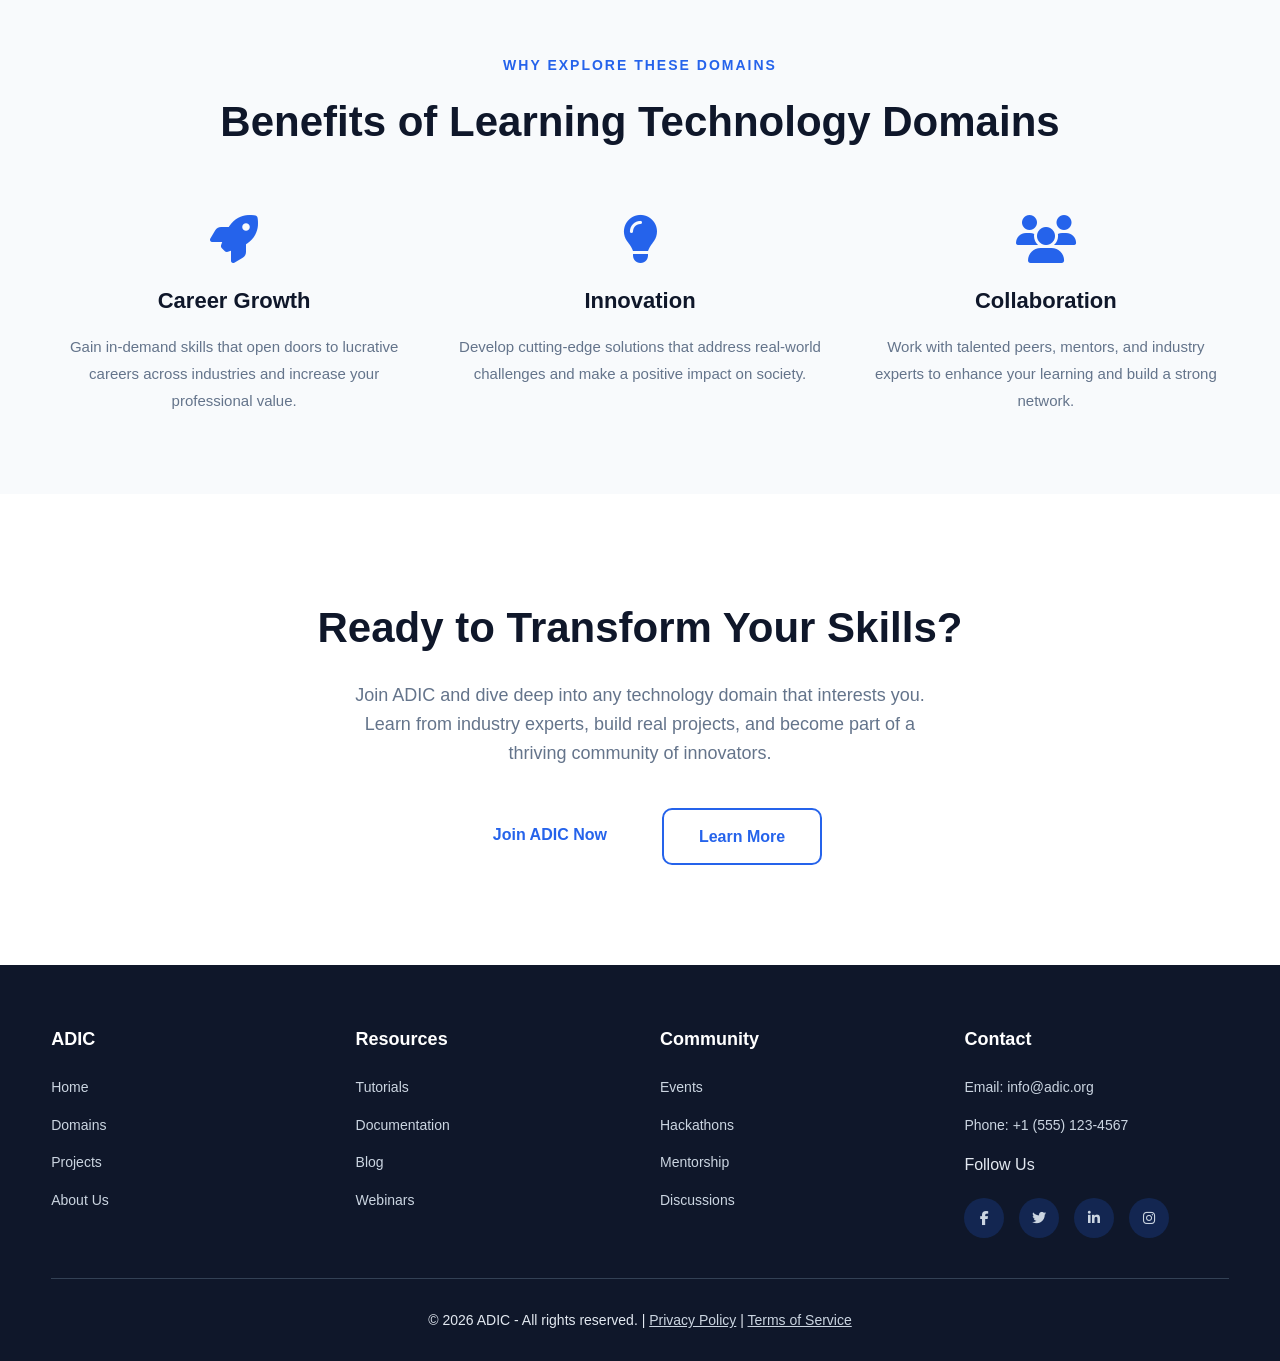
==== commit b911fa1c: "ADIC Landing page" ====
--- a/domains.html
+++ b/domains.html
@@ -1,5 +1,5 @@
 <!DOCTYPE html>
-<html lang="en">
+<html lang="en" class="page-domains">
 <head>
     <meta charset="UTF-8">
     <meta name="viewport" content="width=device-width, initial-scale=1.0">
@@ -8,7 +8,7 @@
     <!-- Font Awesome -->
     <link rel="stylesheet"
     href="https://cdnjs.cloudflare.com/ajax/libs/font-awesome/6.5.2/css/all.min.css">
-<link rel="stylesheet" href="CSS/domains.css">
+<link rel="stylesheet" href="CSS/style.css">
 </head>
 
 <body>
@@ -18,18 +18,61 @@
 =================================================== -->
 
 <nav class="navbar">
-    <div class="container" style="display: flex; justify-content: space-between; align-items: center; width: 100%;">
-        <a href="LandingPage.html" style="display: flex; align-items: center; text-decoration: none; color: #0F172A; font-weight: 700; font-size: 20px; gap: 10px;">
-            <i class="fas fa-home" style="color: #2563EB; font-size: 24px;"></i>
-            Home
-        </a>
-        <div style="display: flex; gap: 30px; align-items: center;">
-            <a href="domains.html" style="color: #1f2937; font-size: 15px; font-weight: 600; text-decoration: none; color: #2563EB; border-bottom: 3px solid #2563EB; padding-bottom: 8px;">Technology Domains</a>
-            <a href="Projects.html" style="color: #1f2937; font-size: 15px; font-weight: 600; text-decoration: none; transition: .3s;">Projects</a>
-            <a href="LandingPage.html#join" style="color: #1f2937; font-size: 15px; font-weight: 600; text-decoration: none; transition: .3s;">Join ADIC</a>
-        </div>
-    </div>
-</nav>
+
+        <div class="logo">
+
+            <img src="assets/logo.jpeg" alt="ADIC Logo" class="adic-logo">
+
+            <div class="logo-text">
+
+                <span class="logo-main">AMCET DIGITAL INNOVATION CELL</span>
+
+            </div>
+
+        </div>
+
+
+        <ul class="nav-links">
+
+            <li>
+                <a href="index.html">
+                    Home
+                </a>
+            </li>
+
+            <li>
+                <a href="index.html#vision">
+                    Why We Exist
+                </a>
+            </li>
+
+            <li>
+                <a href="domains.html" class="active">
+                    Technology Domain
+                </a>
+            </li>
+
+            <li>
+                <a href="Projects.html">
+                    Projects
+                </a>
+            </li>
+
+            <li>
+                <a href="index.html#join">
+                    Join ADIC
+                </a>
+            </li>
+
+            <li>
+                <a href="index.html#contact">
+                    Contact
+                </a>
+            </li>
+
+        </ul>
+
+    </nav>
 
 </header>
 
--- a/CSS/style.css
+++ b/CSS/style.css
@@ -0,0 +1,3308 @@
+* {
+    margin: 0;
+    padding: 0;
+    box-sizing: border-box;
+}
+
+/* =========================================================
+   INDEX PAGE — consolidated from CSS/index.css
+========================================================= */
+
+html.page-index {
+    scroll-behavior: smooth;
+    scrollbar-width: none;
+}
+
+html.page-index::-webkit-scrollbar {
+    display: none;
+}
+
+html.page-index body {
+    margin: 0;
+    padding: 0;
+    font-family: "Inter", sans-serif;
+    color: #1f2937;
+    background: #ffffff;
+    line-height: 1.6;
+    overflow-x: hidden;
+    scrollbar-width: none;
+}
+
+html.page-index body::-webkit-scrollbar {
+    display: none;
+}
+
+html.page-index button, html.page-index input, html.page-index textarea, html.page-index select {
+    font-family: inherit;
+}
+
+html.page-index a {
+    text-decoration: none;
+}
+
+
+/* =========================================================
+           NAVBAR
+        ========================================================= */
+
+html.page-index .navbar {
+    position: sticky;
+    top: 0;
+    z-index: 999;
+
+    width: 100%;
+    min-height: 88px;
+
+    display: flex;
+    align-items: center;
+
+    padding: 0 30px;
+
+    background: #ffffff;
+    border-bottom: 1px solid #e5e7eb;
+
+    overflow: hidden;
+}
+
+
+/* =========================================================
+           LOGO
+        ========================================================= */
+
+html.page-index .logo {
+    display: flex;
+    align-items: center;
+    gap: 10px;
+
+    flex-shrink: 0;
+    margin-right: 25px;
+}
+
+html.page-index .adic-logo {
+    width: 72px;
+    height: 72px;
+
+    object-fit: contain;
+    flex-shrink: 0;
+}
+
+html.page-index .logo-text {
+    display: flex;
+    flex-direction: row;
+    align-items: center;
+
+    white-space: nowrap;
+}
+
+html.page-index .logo-main {
+    font-family: "Rajdhani", sans-serif;
+    font-size: 20px;
+    font-weight: 1000;
+    line-height: 1;
+    letter-spacing: 3px;
+    text-transform: uppercase;
+
+    background: linear-gradient(130deg,
+            #1c2680 0%,
+            #4b90e2 25%,
+            #1c2680 50%,
+            #4b90e2 75%,
+            #1c2680 100%);
+    -webkit-background-clip: text;
+    -webkit-text-fill-color: transparent;
+    background-clip: text;
+
+    filter: drop-shadow(0 0 8px rgba(75, 144, 226, 0.35));
+}
+
+
+
+
+/* =========================================================
+           NAVIGATION
+        ========================================================= */
+
+html.page-index .nav-links {
+    display: flex;
+    align-items: center;
+
+    gap: 30px;
+    margin-left: auto;
+    padding: 0;
+
+    list-style: none;
+    flex-shrink: 0;
+}
+
+html.page-index .nav-links a {
+    position: relative;
+
+    color: #1f2937;
+
+    font-size: 17px;
+    font-weight: 600;
+
+
+    white-space: nowrap;
+
+    transition: color .3s ease;
+}
+
+html.page-index .nav-links a:hover {
+    color: #2563eb;
+}
+
+html.page-index .nav-links .active {
+    color: #2563eb;
+}
+
+html.page-index .nav-links .active::after {
+    content: "";
+
+    position: absolute;
+
+    left: 0;
+    bottom: -7px;
+
+    width: 100%;
+    height: 2px;
+
+    border-radius: 10px;
+
+    background: #2563eb;
+}
+
+
+/* =========================================================
+           HERO
+           
+        ========================================================= */
+
+html.page-index .hero {
+    display: grid;
+
+    grid-template-columns: 45% 55%;
+
+    width: 100%;
+
+    min-height: 560px;
+
+    margin: 0;
+    padding: 0;
+
+    align-items: stretch;
+
+    overflow: hidden;
+
+    background: #ffffff;
+}
+
+
+/* =========================================================
+           HERO LEFT CONTENT
+        ========================================================= */
+
+html.page-index .hero-copy {
+    position: relative;
+    z-index: 5;
+
+    width: 100%;
+    min-width: 0;
+
+    padding: 70px 6%;
+
+    display: flex;
+    flex-direction: column;
+
+    justify-content: center;
+    align-items: flex-start;
+
+    text-align: left;
+
+    background: #ffffff;
+}
+
+html.page-index .eyebrow {
+    margin-bottom: 18px;
+
+    color: #2563eb;
+
+    text-transform: uppercase;
+
+    font-size: 20px;
+    font-weight: 700;
+
+    letter-spacing: 2px;
+}
+
+html.page-index .hero h1 {
+    margin: 0 0 24px;
+
+    color: #111827;
+
+    font-size: 44px;
+    font-weight: 800;
+
+    line-height: 1.08;
+    letter-spacing: -1.5px;
+}
+
+html.page-index .blue {
+    color: #2563eb;
+}
+
+html.page-index .hero-copy>p {
+    width: 100%;
+    max-width: 580px;
+
+    margin: 0;
+
+    color: #64748b;
+
+    font-size: 20px;
+    line-height: 1.8;
+}
+
+
+/* =========================================================
+           AMCET + ADIC LOGOS
+        ========================================================= */
+
+html.page-index .logo-partnership {
+    display: flex;
+    align-items: center;
+    justify-content: flex-start;
+
+    gap: 22px;
+
+    margin-top: 32px;
+}
+
+html.page-index .institution-logo {
+    display: flex;
+    flex-direction: column;
+
+    align-items: center;
+    justify-content: center;
+
+    text-align: center;
+}
+
+html.page-index .institution-logo img {
+    width: 200px;
+    height: 180px;
+
+    object-fit: contain;
+
+    display: block;
+
+    margin: 0 0 7px;
+}
+
+html.page-index .institution-logo p {
+    margin: 0;
+
+    color: #1e3a8a;
+
+    font-size: 12px;
+    font-weight: 700;
+
+    line-height: 1.3;
+    letter-spacing: .5px;
+
+    text-align: center;
+}
+
+html.page-index .logo-divider {
+    width: 1px;
+    height: 70px;
+
+    background: #cbd5e1;
+
+    flex-shrink: 0;
+}
+
+
+/* =========================================================
+           HERO IMAGE
+           
+           IMPORTANT:
+           Image touches the hero text area directly.
+        ========================================================= */
+
+html.page-index .hero-image {
+    position: relative;
+
+    width: 100%;
+    height: 660px;
+    min-height: 660px;
+
+    margin: 0;
+    padding: 0;
+
+    overflow: hidden;
+
+    background: #ffffff;
+}
+
+html.page-index .hero-image img {
+    position: absolute;
+
+    inset: 0;
+
+    width: 100%;
+    height: 100%;
+
+    max-width: none;
+
+    display: block;
+
+    object-fit: cover;
+    object-position: center;
+
+    transform: scale(1.02);
+
+    filter:
+        saturate(.88) contrast(.96) brightness(.99);
+
+    transition:
+        transform .8s ease,
+        filter .8s ease;
+}
+
+
+/* =========================================================
+           HERO FADE
+
+         
+        ========================================================= */
+
+html.page-index .hero-image::before {
+    content: "";
+
+    position: absolute;
+
+    z-index: 2;
+
+    top: 0;
+    bottom: 0;
+    left: 0;
+
+    width: 38%;
+
+    pointer-events: none;
+
+    background: linear-gradient(90deg,
+            #ffffff 0%,
+            rgba(255, 255, 255, .98) 8%,
+            rgba(255, 255, 255, .88) 20%,
+            rgba(255, 255, 255, .65) 35%,
+            rgba(255, 255, 255, .35) 55%,
+            rgba(255, 255, 255, .10) 78%,
+            transparent 100%);
+}
+
+html.page-index .hero-image::after {
+    content: "";
+
+    position: absolute;
+
+    z-index: 3;
+
+    inset: 0;
+
+    pointer-events: none;
+
+    background:
+        linear-gradient(90deg,
+            rgba(255, 255, 255, .08) 0%,
+            transparent 35%,
+            rgba(37, 99, 235, .025) 100%);
+}
+
+html.page-index .hero-image:hover img {
+    transform: scale(1.04);
+
+    filter:
+        saturate(.94) contrast(1) brightness(1);
+}
+
+
+/* =========================================================
+           WHY WE EXIST
+        ========================================================= */
+
+html.page-index .why-exist {
+    width: 100%;
+
+    margin: 0;
+    padding: 0 6% 60px;
+
+    background: #ffffff;
+}
+
+html.page-index .section-title {
+    margin: 0;
+    padding: 0;
+}
+
+html.page-index .section-title p {
+    margin-top: 10px;
+
+    text-align: center;
+
+    font-size: 38px;
+    font-weight: 700;
+
+    color: #1e3a8a;
+
+    text-transform: uppercase;
+
+    letter-spacing: 1px;
+}
+
+html.page-index .why-container {
+    max-width: 1300px;
+
+    margin: 0 auto;
+
+    display: flex;
+
+    align-items: center;
+    justify-content: space-between;
+
+    gap: 60px;
+}
+
+html.page-index .why-content {
+    flex: 1;
+}
+
+html.page-index .why-content p {
+    margin: 0 0 24px;
+
+    font-size: 18px;
+    line-height: 1.9;
+
+    color: #64748b;
+
+    text-align: justify;
+}
+
+html.page-index .why-content p:last-child {
+    margin-bottom: 0;
+}
+
+html.page-index .why-cards {
+    flex: 1;
+
+    display: grid;
+
+    grid-template-columns: repeat(2, 1fr);
+
+    gap: 25px;
+}
+
+html.page-index .card {
+    padding: 30px;
+
+    background: #ffffff;
+
+    border: 1px solid #e5e7eb;
+    border-radius: 18px;
+
+    box-shadow: 0 5px 18px rgba(0, 0, 0, .05);
+
+    transition: all .35s ease;
+}
+
+html.page-index .card:hover {
+    transform: translateY(-8px);
+
+    box-shadow:
+        0 20px 40px rgba(37, 99, 235, .15);
+}
+
+html.page-index .card i {
+    margin-bottom: 18px;
+
+    font-size: 34px;
+
+    color: #2563eb;
+}
+
+html.page-index .card h3 {
+    margin-bottom: 12px;
+
+    font-size: 22px;
+
+    color: #111827;
+}
+
+html.page-index .card p {
+    font-size: 16px;
+
+    color: #6b7280;
+
+    line-height: 1.7;
+}
+
+
+/* =========================================================
+           PURPOSE
+        ========================================================= */
+
+html.page-index .purpose-section {
+    width: 100%;
+
+    margin: 0;
+
+    padding: 10px 6% 70px;
+
+    background: #ffffff;
+}
+
+html.page-index .purpose-header {
+    max-width: 800px;
+
+    margin: 0 auto 60px;
+
+    text-align: center;
+}
+
+html.page-index .purpose-header span {
+    display: inline-block;
+
+    margin-bottom: 15px;
+
+    color: #2563eb;
+
+    font-size: 14px;
+    font-weight: 700;
+
+    letter-spacing: 2px;
+
+    text-transform: uppercase;
+}
+
+html.page-index .purpose-header h2 {
+    margin-bottom: 18px;
+
+    font-size: 44px;
+
+    color: #0f172a;
+
+    line-height: 1.2;
+}
+
+html.page-index .purpose-header p {
+    font-size: 18px;
+
+    color: #64748b;
+
+    line-height: 1.8;
+}
+
+html.page-index .purpose-content {
+    max-width: 1300px;
+
+    margin: auto;
+
+    display: grid;
+
+    grid-template-columns: repeat(3, 1fr);
+
+    gap: 30px;
+}
+
+html.page-index .purpose-item {
+    padding: 35px;
+
+    background: #ffffff;
+
+    border: 1px solid #e2e8f0;
+
+    border-radius: 18px;
+
+    display: flex;
+    flex-direction: column;
+
+    align-items: center;
+
+    text-align: center;
+
+    transition: all .35s ease;
+}
+
+html.page-index .purpose-item:hover {
+    transform: translateY(-10px);
+
+    box-shadow:
+        0 20px 40px rgba(37, 99, 235, .12);
+}
+
+html.page-index .purpose-item h3 {
+    margin-bottom: 18px;
+
+    font-size: 28px;
+
+    color: #2563eb;
+}
+
+html.page-index .purpose-item p {
+    color: #64748b;
+
+    line-height: 1.9;
+
+    font-size: 16px;
+}
+
+
+/* =========================================================
+           JOIN ADIC
+        ========================================================= */
+
+html.page-index .join-adic {
+    width: 100%;
+    max-width: 1400px;
+
+    margin: auto;
+
+    padding: 90px 6%;
+
+    background: #ffffff;
+
+    display: grid;
+
+    grid-template-columns: 1fr 1fr;
+
+    gap: 70px;
+
+    align-items: center;
+}
+
+html.page-index .join-left {
+    width: 100%;
+
+    display: flex;
+    flex-direction: column;
+
+    justify-content: center;
+    align-items: flex-start;
+}
+
+html.page-index .join-tag {
+    display: inline-block;
+
+    margin-bottom: 18px;
+
+    color: #2563eb;
+
+    font-size: 14px;
+    font-weight: 700;
+
+    letter-spacing: 2px;
+
+    text-transform: uppercase;
+}
+
+html.page-index .join-left h2 {
+    margin-bottom: 20px;
+
+    font-size: 44px;
+
+    color: #0f172a;
+
+    line-height: 1.2;
+}
+
+html.page-index .join-left p {
+    margin-bottom: 40px;
+
+    font-size: 18px;
+
+    color: #64748b;
+
+    line-height: 1.9;
+}
+
+html.page-index .join-benefits {
+    display: grid;
+
+    gap: 18px;
+}
+
+html.page-index .benefit {
+    display: flex;
+
+    align-items: center;
+
+    gap: 16px;
+
+    font-size: 17px;
+    font-weight: 600;
+
+    color: #0f172a;
+}
+
+html.page-index .benefit i {
+    width: 48px;
+    height: 48px;
+
+    border-radius: 50%;
+
+    display: flex;
+
+    justify-content: center;
+    align-items: center;
+
+    background: #eff6ff;
+
+    color: #2563eb;
+
+    font-size: 18px;
+
+    flex-shrink: 0;
+}
+
+html.page-index .join-right {
+    width: 100%;
+
+    padding: 35px;
+
+    background: #ffffff;
+
+    border: 1px solid #e2e8f0;
+
+    border-radius: 20px;
+
+    box-shadow:
+        0 12px 35px rgba(0, 0, 0, .08);
+
+    transition: all .35s ease;
+}
+
+html.page-index .join-form {
+    display: flex;
+    flex-direction: column;
+
+    gap: 20px;
+}
+
+html.page-index .input-group {
+    display: flex;
+    flex-direction: column;
+}
+
+html.page-index .input-group label {
+    margin-bottom: 8px;
+
+    font-size: 15px;
+    font-weight: 600;
+
+    color: #0f172a;
+}
+
+html.page-index .input-group input, html.page-index .input-group textarea, html.page-index .input-group select {
+    width: 100%;
+
+    padding: 14px 16px;
+
+    border: 1px solid #cbd5e1;
+
+    border-radius: 10px;
+
+    background: #ffffff;
+
+    outline: none;
+
+    transition: .3s;
+}
+
+html.page-index .input-group textarea {
+    resize: vertical;
+
+    min-height: 120px;
+}
+
+html.page-index .input-group input:focus, html.page-index .input-group textarea:focus, html.page-index .input-group select:focus {
+    border-color: #2563eb;
+
+    box-shadow:
+        0 0 0 4px rgba(37, 99, 235, .12);
+}
+
+html.page-index .join-btn {
+    width: 100%;
+
+    padding: 15px;
+
+    border: none;
+
+    border-radius: 10px;
+
+    background: #2563eb;
+
+    color: #ffffff;
+
+    font-size: 16px;
+    font-weight: 600;
+
+    cursor: pointer;
+
+    transition: .3s;
+}
+
+html.page-index .join-btn:hover {
+    background: #1d4ed8;
+
+    transform: translateY(-3px);
+}
+
+
+/* =========================================================
+           CONTACT
+        ========================================================= */
+
+html.page-index .contact-section {
+    width: 100%;
+
+    margin: 0;
+
+    padding: 0 6% 70px;
+
+    background: #ffffff;
+}
+
+html.page-index .contact-header {
+    max-width: 750px;
+
+    margin: 0 auto 60px;
+
+    text-align: center;
+}
+
+html.page-index .contact-header span {
+    display: inline-block;
+
+    margin-bottom: 15px;
+
+    color: #2563eb;
+
+    font-size: 14px;
+    font-weight: 700;
+
+    letter-spacing: 2px;
+
+    text-transform: uppercase;
+}
+
+html.page-index .contact-header h2 {
+    margin-bottom: 18px;
+
+    font-size: 44px;
+
+    color: #0f172a;
+}
+
+html.page-index .contact-header p {
+    font-size: 18px;
+
+    color: #64748b;
+
+    line-height: 1.8;
+}
+
+html.page-index .contact-grid {
+    max-width: 1200px;
+
+    margin: auto;
+
+    display: grid;
+
+    grid-template-columns: repeat(3, 1fr);
+
+    gap: 28px;
+}
+
+html.page-index .contact-box {
+    padding: 35px 25px;
+
+    background: #ffffff;
+
+    border: 1px solid #e2e8f0;
+
+    border-radius: 18px;
+
+    text-align: center;
+
+    box-shadow:
+        0 6px 18px rgba(0, 0, 0, .05);
+
+    transition: all .35s ease;
+}
+
+html.page-index .contact-box:hover {
+    transform: translateY(-8px);
+
+    box-shadow:
+        0 20px 40px rgba(37, 99, 235, .12);
+}
+
+html.page-index .contact-box i {
+    width: 70px;
+    height: 70px;
+
+    margin: auto auto 20px;
+
+    border-radius: 50%;
+
+    background: #eff6ff;
+
+    color: #2563eb;
+
+    display: flex;
+
+    justify-content: center;
+    align-items: center;
+
+    font-size: 28px;
+}
+
+html.page-index .contact-box h3 {
+    margin-bottom: 12px;
+
+    font-size: 22px;
+
+    color: #0f172a;
+}
+
+html.page-index .contact-box a {
+    color: #64748b;
+
+    font-size: 16px;
+
+    word-break: break-word;
+
+    transition: color .3s ease;
+}
+
+html.page-index .contact-box a:hover {
+    color: #2563eb;
+}
+
+
+/* =========================================================
+           ANIMATION
+        ========================================================= */
+
+@keyframes fadeUp {
+
+    from {
+        opacity: 0;
+
+        transform:
+            translateY(30px);
+    }
+
+    to {
+        opacity: 1;
+
+        transform:
+            translateY(0);
+    }
+}
+
+html.page-index .why-content, html.page-index .why-cards, html.page-index .purpose-item, html.page-index .contact-box, html.page-index .join-left, html.page-index .join-right {
+    animation:
+        fadeUp .8s ease both;
+}
+
+
+/* =========================================================
+           TABLET / LAPTOP
+        ========================================================= */
+
+@media (max-width: 1200px) {
+
+    html.page-index .navbar {
+        padding: 0 20px;
+    }
+
+    html.page-index .logo {
+        margin-right: 18px;
+    }
+
+    html.page-index .adic-logo {
+        width: 62px;
+        height: 62px;
+    }
+
+    html.page-index .logo-main {
+        font-size: 16px;
+    }
+
+    html.page-index .logo-sub {
+        font-size: 9px;
+    }
+
+    html.page-index .nav-links {
+        gap: 14px;
+    }
+
+    html.page-index .nav-links a {
+        font-size: 13px;
+    }
+
+    html.page-index .hero {
+        grid-template-columns: 44% 56%;
+        min-height: 520px;
+    }
+
+    html.page-index .hero-copy {
+        padding: 60px 5%;
+    }
+
+    html.page-index .hero h1 {
+        font-size: 50px;
+    }
+
+    html.page-index .hero-copy>p {
+        font-size: 17px;
+        max-width: 520px;
+    }
+
+    html.page-index .hero-image {
+        height: 520px;
+        min-height: 520px;
+    }
+}
+
+
+/* =========================================================
+           TABLET
+        ========================================================= */
+
+@media (max-width: 992px) {
+
+    html.page-index .navbar {
+        min-height: 75px;
+        padding: 10px 18px;
+    }
+
+    html.page-index .logo {
+        margin-right: 12px;
+    }
+
+    html.page-index .adic-logo {
+        width: 52px;
+        height: 52px;
+    }
+
+    html.page-index .logo-main {
+        font-size: 14px;
+    }
+
+    html.page-index .logo-sub {
+        font-size: 8px;
+    }
+
+    html.page-index .nav-links {
+        gap: 11px;
+    }
+
+    html.page-index .nav-links a {
+        font-size: 11px;
+    }
+
+    html.page-index .hero {
+        grid-template-columns: 1fr 1fr;
+        min-height: 480px;
+    }
+
+    html.page-index .hero-copy {
+        padding: 50px 6%;
+    }
+
+    html.page-index .eyebrow {
+        font-size: 12px;
+        letter-spacing: 1.5px;
+    }
+
+    html.page-index .hero h1 {
+        font-size: 42px;
+        letter-spacing: -1px;
+    }
+
+    html.page-index .hero-copy>p {
+        font-size: 16px;
+        line-height: 1.7;
+    }
+
+    html.page-index .logo-partnership {
+        gap: 16px;
+        margin-top: 25px;
+    }
+
+    html.page-index .institution-logo img {
+        width: 75px;
+        height: 52px;
+    }
+
+    html.page-index .institution-logo p {
+        font-size: 11px;
+    }
+
+    html.page-index .logo-divider {
+        height: 60px;
+    }
+
+    html.page-index .hero-image {
+        height: 480px;
+        min-height: 480px;
+    }
+
+    html.page-index .hero-image::before {
+        width: 35%;
+    }
+
+    html.page-index .why-container {
+        flex-direction: column;
+
+        text-align: center;
+
+        gap: 40px;
+    }
+
+    html.page-index .why-content {
+        width: 100%;
+    }
+
+    html.page-index .why-content p {
+        text-align: center;
+    }
+
+    html.page-index .why-cards {
+        width: 100%;
+    }
+
+    html.page-index .purpose-content {
+        grid-template-columns: 1fr;
+
+        max-width: 650px;
+    }
+
+    html.page-index .purpose-header h2 {
+        font-size: 38px;
+    }
+
+    html.page-index .join-adic {
+        grid-template-columns: 1fr;
+
+        gap: 50px;
+
+        padding: 70px 5%;
+    }
+
+    html.page-index .join-left {
+        text-align: center;
+
+        align-items: center;
+
+        max-width: 700px;
+
+        margin: 0 auto;
+    }
+
+    html.page-index .join-left p {
+        text-align: center;
+    }
+
+    html.page-index .join-benefits {
+        width: fit-content;
+
+        text-align: left;
+    }
+
+    html.page-index .join-right {
+        max-width: 700px;
+
+        margin: auto;
+    }
+
+    html.page-index .contact-grid {
+        grid-template-columns: repeat(2, 1fr);
+    }
+}
+
+
+/* =========================================================
+           MOBILE
+        ========================================================= */
+
+@media (max-width: 768px) {
+
+    html.page-index .navbar {
+        flex-direction: column;
+
+        min-height: auto;
+
+        padding: 10px 15px;
+
+        gap: 8px;
+
+        overflow: visible;
+    }
+
+    html.page-index .logo {
+        width: 100%;
+
+        justify-content: center;
+
+        margin: 0;
+    }
+
+    html.page-index .adic-logo {
+        width: 50px;
+        height: 42px;
+    }
+
+    html.page-index .logo-text {
+        padding-bottom: 0;
+    }
+
+    html.page-index .logo-main {
+        font-size: 15px;
+    }
+
+    html.page-index .logo-sub {
+        font-size: 8px;
+    }
+
+    html.page-index .nav-links {
+        width: 100%;
+
+        justify-content: center;
+
+        flex-wrap: wrap;
+
+        gap: 8px 15px;
+
+        margin: 0;
+    }
+
+    html.page-index .nav-links a {
+        font-size: 12px;
+    }
+
+
+    /* HERO */
+
+    html.page-index .hero {
+        display: flex;
+
+        flex-direction: column;
+
+        width: 100%;
+
+        min-height: auto;
+
+        padding: 0;
+
+        margin: 0;
+
+        text-align: center;
+
+        align-items: center;
+
+        overflow: hidden;
+    }
+
+    html.page-index .hero-copy {
+        width: 100%;
+
+        padding: 60px 20px 45px;
+
+        align-items: center;
+
+        justify-content: center;
+
+        text-align: center;
+    }
+
+    html.page-index .eyebrow {
+        width: 100%;
+
+        text-align: center;
+
+        margin-bottom: 16px;
+    }
+
+    html.page-index .hero h1 {
+        width: 100%;
+
+        max-width: 600px;
+
+        margin: 0 auto 20px;
+
+        font-size: 40px;
+
+        line-height: 1.1;
+
+        text-align: center;
+    }
+
+    html.page-index .hero-copy>p {
+        width: 100%;
+
+        max-width: 560px;
+
+        margin: 0 auto;
+
+        font-size: 16px;
+
+        line-height: 1.8;
+
+        text-align: center;
+    }
+
+    html.page-index .logo-partnership {
+        width: 100%;
+
+        justify-content: center;
+
+        margin: 30px auto 0;
+
+        gap: 20px;
+    }
+
+    html.page-index .institution-logo img {
+        width: 90px;
+        height: 60px;
+    }
+
+    html.page-index .institution-logo p {
+        font-size: 11px;
+    }
+
+    html.page-index .logo-divider {
+        height: 70px;
+    }
+
+
+    /* MOBILE IMAGE */
+
+    html.page-index .hero-image {
+        width: 100%;
+
+        height: 320px;
+
+        min-height: 320px;
+
+        display: block;
+
+        order: 2;
+
+        margin: 0;
+        padding: 0;
+    }
+
+    html.page-index .hero-image img {
+        width: 100%;
+        height: 100%;
+
+        object-fit: cover;
+
+        object-position: center;
+
+        transform: scale(1.01);
+    }
+
+    html.page-index .hero-image::before {
+        top: 0;
+        left: 0;
+
+        right: 0;
+
+        bottom: auto;
+
+        width: 100%;
+
+        height: 22%;
+
+        background: linear-gradient(180deg,
+                #ffffff 0%,
+                rgba(255, 255, 255, .75) 25%,
+                rgba(255, 255, 255, .25) 60%,
+                transparent 100%);
+    }
+
+    html.page-index .hero-image::after {
+        background:
+            linear-gradient(180deg,
+                rgba(255, 255, 255, .08),
+                transparent 35%);
+    }
+
+
+    /* WHY */
+
+    html.page-index .why-exist {
+        margin: 0;
+
+        padding:
+            0 20px 70px;
+    }
+
+    html.page-index .section-title {
+        margin: 0;
+        padding: 0;
+    }
+
+    html.page-index .section-title p {
+        margin:
+            0 0 40px;
+
+        font-size: 34px;
+    }
+
+    html.page-index .why-content p {
+        font-size: 16px;
+
+        line-height: 1.8;
+    }
+
+    html.page-index .why-cards {
+        grid-template-columns: 1fr;
+
+        gap: 18px;
+    }
+
+    html.page-index .card {
+        padding: 25px;
+
+        text-align: center;
+    }
+
+    html.page-index .card h3 {
+        font-size: 20px;
+    }
+
+    html.page-index .card p {
+        font-size: 15px;
+    }
+
+
+    /* PURPOSE */
+
+    html.page-index .purpose-section {
+        padding: 70px 20px;
+    }
+
+    html.page-index .purpose-header {
+        margin-bottom: 40px;
+    }
+
+    html.page-index .purpose-header h2 {
+        font-size: 32px;
+    }
+
+    html.page-index .purpose-header p {
+        font-size: 16px;
+    }
+
+    html.page-index .purpose-item {
+        padding: 28px;
+    }
+
+    html.page-index .purpose-item h3 {
+        font-size: 24px;
+    }
+
+    html.page-index .purpose-item p {
+        font-size: 15px;
+    }
+
+
+    /* JOIN */
+
+    html.page-index .join-adic {
+        padding: 70px 20px;
+    }
+
+    html.page-index .join-left h2 {
+        font-size: 34px;
+    }
+
+    html.page-index .join-left p {
+        font-size: 16px;
+    }
+
+    html.page-index .join-right {
+        padding: 25px;
+    }
+
+    html.page-index .join-form {
+        gap: 16px;
+    }
+
+
+    /* CONTACT */
+
+    html.page-index .contact-section {
+        padding: 70px 20px;
+    }
+
+    html.page-index .contact-header {
+        margin-bottom: 40px;
+    }
+
+    html.page-index .contact-header h2 {
+        font-size: 34px;
+    }
+
+    html.page-index .contact-header p {
+        font-size: 16px;
+    }
+
+    html.page-index .contact-grid {
+        grid-template-columns: 1fr;
+
+        gap: 20px;
+    }
+
+    html.page-index .contact-box {
+        padding: 28px;
+    }
+}
+
+
+/* =========================================================
+           SMALL MOBILE
+        ========================================================= */
+
+@media (max-width: 480px) {
+
+    html.page-index .navbar {
+        padding: 10px 12px;
+    }
+
+    html.page-index .adic-logo {
+        width: 45px;
+        height: 38px;
+    }
+
+    html.page-index .logo {
+        gap: 7px;
+    }
+
+    html.page-index .logo-main {
+        font-size: 13px;
+    }
+
+    html.page-index .logo-sub {
+        font-size: 7px;
+    }
+
+    html.page-index .nav-links {
+        gap: 8px 12px;
+    }
+
+    html.page-index .nav-links a {
+        font-size: 11px;
+    }
+
+    html.page-index .hero-copy {
+        padding: 50px 16px 40px;
+    }
+
+    html.page-index .eyebrow {
+        font-size: 11px;
+
+        letter-spacing: 1.3px;
+    }
+
+    html.page-index .hero h1 {
+        font-size: 34px;
+
+        max-width: 350px;
+
+        letter-spacing: -.8px;
+    }
+
+    html.page-index .hero-copy>p {
+        font-size: 15px;
+
+        max-width: 340px;
+
+        line-height: 1.75;
+    }
+
+    html.page-index .logo-partnership {
+        gap: 14px;
+
+        margin-top: 25px;
+    }
+
+    html.page-index .institution-logo img {
+        width: 78px;
+        height: 55px;
+    }
+
+    html.page-index .institution-logo p {
+        font-size: 10px;
+    }
+
+    html.page-index .logo-divider {
+        height: 65px;
+    }
+
+    html.page-index .hero-image {
+        height: 270px;
+        min-height: 270px;
+    }
+
+    html.page-index .hero-image::before {
+        height: 18%;
+    }
+
+    html.page-index .why-exist {
+        padding: 0 16px 60px;
+    }
+
+    html.page-index .section-title p {
+        margin-bottom: 35px;
+
+        font-size: 28px;
+    }
+
+    html.page-index .why-content p {
+        font-size: 15px;
+    }
+
+    html.page-index .card {
+        padding: 22px;
+    }
+
+    html.page-index .purpose-section {
+        padding: 60px 16px;
+    }
+
+    html.page-index .purpose-header h2 {
+        font-size: 28px;
+    }
+
+    html.page-index .purpose-item {
+        padding: 24px;
+    }
+
+    html.page-index .join-adic {
+        padding: 60px 16px;
+    }
+
+    html.page-index .join-left h2 {
+        font-size: 28px;
+    }
+
+    html.page-index .join-left p {
+        font-size: 15px;
+    }
+
+    html.page-index .benefit {
+        font-size: 15px;
+
+        gap: 12px;
+    }
+
+    html.page-index .benefit i {
+        width: 40px;
+        height: 40px;
+
+        font-size: 16px;
+    }
+
+    html.page-index .join-right {
+        padding: 20px;
+    }
+
+    html.page-index .join-btn {
+        font-size: 15px;
+    }
+
+    html.page-index .contact-section {
+        padding: 60px 16px;
+    }
+
+    html.page-index .contact-header h2 {
+        font-size: 28px;
+    }
+
+    html.page-index .contact-box {
+        padding: 24px;
+    }
+
+    html.page-index .contact-box i {
+        width: 60px;
+        height: 60px;
+
+        font-size: 24px;
+    }
+
+    html.page-index .contact-box h3 {
+        font-size: 20px;
+    }
+
+    html.page-index .contact-box a {
+        font-size: 15px;
+    }
+}
+
+
+/* =========================================================
+           EXTRA SMALL
+        ========================================================= */
+
+@media (max-width: 360px) {
+
+    html.page-index .logo-main {
+        font-size: 12px;
+    }
+
+    html.page-index .logo-sub {
+        font-size: 6px;
+    }
+
+    html.page-index .nav-links {
+        gap: 7px 9px;
+    }
+
+    html.page-index .nav-links a {
+        font-size: 10px;
+    }
+
+    html.page-index .hero-copy {
+        padding: 45px 14px 35px;
+    }
+
+    html.page-index .hero h1 {
+        font-size: 30px;
+    }
+
+    html.page-index .hero-copy>p {
+        font-size: 14px;
+    }
+
+    html.page-index .logo-partnership {
+        gap: 10px;
+    }
+
+    html.page-index .institution-logo img {
+        width: 70px;
+        height: 50px;
+    }
+
+    html.page-index .institution-logo p {
+        font-size: 9px;
+    }
+
+    html.page-index .logo-divider {
+        height: 60px;
+    }
+
+    html.page-index .hero-image {
+        height: 250px;
+        min-height: 250px;
+    }
+
+    html.page-index .section-title p, html.page-index .purpose-header h2, html.page-index .contact-header h2, html.page-index .join-left h2 {
+        font-size: 26px;
+    }
+
+    html.page-index .why-content p, html.page-index .purpose-header p, html.page-index .contact-header p, html.page-index .join-left p {
+        font-size: 15px;
+    }
+
+    html.page-index .card, html.page-index .purpose-item, html.page-index .contact-box {
+        padding: 20px;
+    }
+}
+
+/* =========================================================
+           FOOTER
+        ========================================================= */
+
+html.page-index .site-footer {
+    background: #0d1321;
+    color: #c9d1e0;
+    padding: 64px 60px 0;
+    font-family: "Inter", sans-serif;
+}
+
+html.page-index .footer-grid {
+    display: grid;
+    grid-template-columns: 1.6fr 1fr 1fr;
+    gap: 40px;
+    padding-bottom: 56px;
+    border-bottom: 1px solid rgba(255, 255, 255, 0.08);
+}
+
+/* Brand column */
+html.page-index .footer-brand {
+    padding-left: 150px;
+}
+
+html.page-index .footer-brand .footer-logo-name {
+    font-size: 22px;
+    font-weight: 700;
+    color: #ffffff;
+    letter-spacing: 1px;
+    margin-bottom: 6px;
+}
+
+html.page-index .footer-brand .footer-logo-sub {
+    font-size: 10px;
+    font-weight: 600;
+    letter-spacing: 2.5px;
+    color: #4b90e2;
+    text-transform: uppercase;
+    margin-bottom: 12px;
+}
+
+html.page-index .footer-brand p {
+    font-size: 13.5px;
+    line-height: 1.65;
+    color: #8a95a8;
+    max-width: 260px;
+    margin-bottom: 16px;
+}
+
+html.page-index .footer-brand p a {
+    color: #4b90e2;
+    font-weight: 600;
+}
+
+html.page-index .footer-brand p a:hover {
+    text-decoration: underline;
+}
+
+html.page-index .footer-tagline {
+    display: inline-flex;
+    align-items: center;
+    gap: 8px;
+    font-size: 11px;
+    font-weight: 700;
+    letter-spacing: 1.8px;
+    text-transform: uppercase;
+    color: #4b90e2;
+    border-left: 3px solid #4b90e2;
+    padding-left: 10px;
+}
+
+/* Column headings */
+html.page-index .footer-col h4 {
+    font-size: 11px;
+    font-weight: 700;
+    letter-spacing: 2px;
+    text-transform: uppercase;
+    color: #ffffff;
+    margin-bottom: 20px;
+    padding-bottom: 10px;
+    border-bottom: 2px solid #4b90e2;
+    display: inline-block;
+}
+
+/* Links */
+html.page-index .footer-col ul {
+    list-style: none;
+    display: flex;
+    flex-direction: column;
+    gap: 12px;
+}
+
+html.page-index .footer-col ul li a {
+    font-size: 14px;
+    color: #8a95a8;
+    transition: color 0.2s, padding-left 0.2s;
+}
+
+html.page-index .footer-col ul li a:hover {
+    color: #4b90e2;
+    padding-left: 4px;
+}
+
+/* Contact column */
+html.page-index .footer-contact-list {
+    display: flex;
+    flex-direction: column;
+    gap: 12px;
+}
+
+html.page-index .footer-contact-item {
+    display: flex;
+    align-items: flex-start;
+    gap: 14px;
+}
+
+html.page-index .footer-contact-icon {
+    width: 30px;
+    height: 30px;
+    min-width: 30px;
+    background: rgba(75, 144, 226, 0.12);
+    border-radius: 7px;
+    display: flex;
+    align-items: center;
+    justify-content: center;
+    color: #4b90e2;
+    font-size: 13px;
+}
+
+html.page-index .footer-contact-info span {
+    display: block;
+    font-size: 10px;
+    font-weight: 700;
+    letter-spacing: 1.5px;
+    text-transform: uppercase;
+    color: #5a6476;
+    margin-bottom: 3px;
+}
+
+html.page-index .footer-contact-info a, html.page-index .footer-contact-info p {
+    font-size: 14px;
+    color: #c9d1e0;
+    font-weight: 500;
+}
+
+html.page-index .footer-contact-info a:hover {
+    color: #4b90e2;
+}
+
+/* Bottom bar */
+html.page-index .footer-bottom {
+    position: relative;
+    display: flex;
+    align-items: center;
+    justify-content: flex-end;
+    padding: 22px 0;
+}
+
+html.page-index .footer-bottom p {
+    position: absolute;
+    left: 50%;
+    transform: translateX(-50%);
+    font-size: 13px;
+    color: #4b90e2;
+    text-align: center;
+    white-space: nowrap;
+}
+
+html.page-index .footer-bottom p span {
+    color: #4b90e2;
+
+}
+
+html.page-index .footer-socials {
+    display: flex;
+    gap: 10px;
+}
+
+html.page-index .footer-socials a {
+    width: 36px;
+    height: 36px;
+    background: rgba(255, 255, 255, 0.06);
+    border: 1px solid rgba(255, 255, 255, 0.08);
+    border-radius: 8px;
+    display: flex;
+    align-items: center;
+    justify-content: center;
+    color: #8a95a8;
+    font-size: 14px;
+    transition: background 0.2s, color 0.2s, border-color 0.2s;
+}
+
+html.page-index .footer-socials a:hover {
+    background: #4b90e2;
+    color: #ffffff;
+    border-color: #4b90e2;
+}
+
+/* =========================================================
+   TECHNOLOGY DOMAINS PAGE — consolidated from CSS/domains.css
+========================================================= */
+
+/*====================================================
+                    GLOBAL RESET
+====================================================*/
+
+
+
+html.page-domains {
+    scroll-behavior:smooth;
+    overflow-x:hidden;
+}
+
+html.page-domains body {
+    font-family:Arial, Helvetica, sans-serif;
+    background:#ffffff;
+    color:#222;
+    line-height:1.6;
+    overflow-x:hidden;
+}
+
+html.page-domains img {
+    max-width:100%;
+    display:block;
+}
+
+/*====================================================
+                    CONTAINER
+====================================================*/
+
+html.page-domains .container {
+    width:min(92%,1300px);
+    margin:auto;
+}
+
+/*====================================================
+                TECHNOLOGY DOMAINS
+====================================================*/
+
+html.page-domains .focus-areas {
+    padding:80px 0;
+    background:#fff;
+}
+
+/*====================================================
+                SECTION TITLE
+====================================================*/
+
+html.page-domains .section-title {
+    text-align:center;
+    margin-bottom:60px;
+}
+
+html.page-domains .section-title span {
+    display:inline-block;
+    color:#2563EB;
+    font-size:14px;
+    font-weight:700;
+    letter-spacing:2px;
+    text-transform:uppercase;
+    margin-bottom:12px;
+}
+
+html.page-domains .section-title h2 {
+    font-size:42px;
+    color:#0F172A;
+    font-weight:800;
+}
+
+/*====================================================
+                    GRID
+====================================================*/
+
+html.page-domains .focus-grid {
+    display:grid;
+    grid-template-columns:repeat(3,minmax(0,1fr));
+    gap:30px;
+}
+
+/*====================================================
+                    CARD
+====================================================*/
+
+html.page-domains .focus-card {
+
+    background:#fff;
+
+    border:1px solid #E2E8F0;
+
+    border-radius:22px;
+
+    padding:35px 28px;
+
+    text-align:center;
+
+    transition:.35s ease;
+
+    box-shadow:0 5px 18px rgba(0,0,0,.05);
+
+    height:100%;
+
+    display:flex;
+
+    flex-direction:column;
+
+    justify-content:flex-start;
+}
+
+html.page-domains .focus-card:hover {
+
+    transform:translateY(-10px);
+
+    border-color:#2563EB;
+
+    box-shadow:0 20px 45px rgba(37,99,235,.15);
+}
+
+/*====================================================
+                    ICON
+====================================================*/
+
+html.page-domains .icon {
+
+    width:82px;
+
+    height:82px;
+
+    margin:0 auto 22px;
+
+    display:flex;
+
+    justify-content:center;
+
+    align-items:center;
+
+    border-radius:22px;
+
+    background:#EFF6FF;
+
+    color:#2563EB;
+
+    font-size:34px;
+
+    transition:.35s;
+}
+
+html.page-domains .focus-card:hover .icon {
+
+    background:#2563EB;
+
+    color:#fff;
+
+    transform:translateY(-4px);
+}
+
+/*====================================================
+                    TEXT
+====================================================*/
+
+html.page-domains .focus-card h3 {
+
+    font-size:22px;
+
+    color:#0F172A;
+
+    margin-bottom:15px;
+
+    font-weight:700;
+}
+
+html.page-domains .focus-card p {
+
+    color:#64748B;
+
+    font-size:15px;
+
+    line-height:1.8;
+}
+
+/*====================================================
+            LARGE LAPTOPS
+====================================================*/
+
+@media(max-width:1200px){
+
+    html.page-domains .container {
+        width:95%;
+    }
+
+    html.page-domains .focus-grid {
+        gap:24px;
+    }
+
+}
+
+/*====================================================
+                TABLETS
+====================================================*/
+
+@media(max-width:992px){
+
+    html.page-domains .focus-grid {
+
+        grid-template-columns:repeat(2,1fr);
+    }
+
+    html.page-domains .section-title h2 {
+
+        font-size:36px;
+    }
+
+    html.page-domains .focus-card {
+
+        padding:32px 24px;
+    }
+
+}
+
+/*====================================================
+                MOBILE
+====================================================*/
+
+@media(max-width:768px){
+
+    html.page-domains .focus-areas {
+
+        padding:60px 0;
+    }
+
+    html.page-domains .focus-grid {
+
+        grid-template-columns:1fr;
+
+        gap:22px;
+    }
+
+    html.page-domains .section-title {
+
+        margin-bottom:45px;
+    }
+
+    html.page-domains .section-title span {
+
+        font-size:13px;
+    }
+
+    html.page-domains .section-title h2 {
+
+        font-size:30px;
+    }
+
+    html.page-domains .focus-card {
+
+        padding:28px 22px;
+    }
+
+    html.page-domains .icon {
+
+        width:75px;
+        height:75px;
+        font-size:30px;
+    }
+
+    html.page-domains .focus-card h3 {
+
+        font-size:20px;
+    }
+
+    html.page-domains .focus-card p {
+
+        font-size:15px;
+    }
+
+}
+
+/*====================================================
+                SMALL PHONES
+====================================================*/
+
+@media(max-width:480px){
+
+    html.page-domains .container {
+
+        width:94%;
+    }
+
+    html.page-domains .focus-areas {
+
+        padding:50px 0;
+    }
+
+    html.page-domains .section-title span {
+
+        font-size:12px;
+    }
+
+    html.page-domains .section-title h2 {
+
+        font-size:26px;
+
+        line-height:1.3;
+    }
+
+    html.page-domains .focus-card {
+
+        padding:24px 18px;
+
+        border-radius:18px;
+    }
+
+    html.page-domains .icon {
+
+        width:68px;
+        height:68px;
+        font-size:28px;
+        border-radius:18px;
+    }
+
+    html.page-domains .focus-card h3 {
+
+        font-size:19px;
+    }
+
+    html.page-domains .focus-card p {
+
+        font-size:14px;
+    }
+
+}
+
+/*====================================================
+        VERY SMALL DEVICES
+====================================================*/
+
+@media(max-width:360px){
+
+    html.page-domains .section-title h2 {
+
+        font-size:22px;
+    }
+
+    html.page-domains .focus-card {
+
+        padding:20px 16px;
+    }
+
+    html.page-domains .focus-card h3 {
+
+        font-size:18px;
+    }
+
+    html.page-domains .focus-card p {
+
+        font-size:13px;
+    }
+
+}
+
+/*====================================================
+    DESKTOP MODE ON MOBILE FIX
+====================================================*/
+
+@media screen and (max-width:980px){
+
+    html.page-domains body {
+
+        min-width:320px;
+    }
+
+    html.page-domains .focus-grid {
+
+        width:100%;
+    }
+
+    html.page-domains .focus-card {
+
+        width:100%;
+    }
+
+}
+
+/*====================================================
+                    HERO SECTION
+====================================================*/
+
+html.page-domains .hero {
+    background: linear-gradient(135deg, #2563EB 0%, #1e40af 100%);
+    color: #fff;
+    padding: 120px 0;
+    text-align: center;
+    position: relative;
+    overflow: hidden;
+}
+
+html.page-domains .hero::before {
+    content: "";
+    position: absolute;
+    top: 0;
+    left: 0;
+    right: 0;
+    bottom: 0;
+    background: radial-gradient(circle at 20% 50%, rgba(255,255,255,0.1) 0%, transparent 50%),
+                radial-gradient(circle at 80% 80%, rgba(255,255,255,0.1) 0%, transparent 50%);
+    pointer-events: none;
+}
+
+html.page-domains .hero-content {
+    position: relative;
+    z-index: 1;
+}
+
+html.page-domains .hero h1 {
+    font-size: 48px;
+    font-weight: 900;
+    margin-bottom: 20px;
+    line-height: 1.2;
+}
+
+html.page-domains .hero p {
+    font-size: 18px;
+    margin-bottom: 40px;
+    opacity: 0.95;
+    max-width: 700px;
+    margin-left: auto;
+    margin-right: auto;
+}
+
+html.page-domains .hero-buttons {
+    display: flex;
+    gap: 20px;
+    justify-content: center;
+    flex-wrap: wrap;
+}
+
+html.page-domains .btn {
+    padding: 14px 35px;
+    font-size: 16px;
+    font-weight: 600;
+    border: none;
+    border-radius: 10px;
+    cursor: pointer;
+    transition: .3s ease;
+    text-decoration: none;
+    display: inline-block;
+}
+
+html.page-domains .btn-primary {
+    background: #fff;
+    color: #2563EB;
+}
+
+html.page-domains .btn-primary:hover {
+    transform: translateY(-3px);
+    box-shadow: 0 10px 30px rgba(0,0,0,0.2);
+}
+
+html.page-domains .btn-secondary {
+    background: transparent;
+    color: #fff;
+    border: 2px solid #fff;
+}
+
+html.page-domains .btn-secondary:hover {
+    background: #fff;
+    color: #2563EB;
+}
+
+/*====================================================
+            BENEFITS SECTION
+====================================================*/
+
+html.page-domains .benefits {
+    padding: 80px 0;
+    background: #f8fafc;
+}
+
+html.page-domains .benefits-grid {
+    display: grid;
+    grid-template-columns: repeat(3, 1fr);
+    gap: 40px;
+    margin-top: 50px;
+}
+
+html.page-domains .benefit-item {
+    text-align: center;
+}
+
+html.page-domains .benefit-item i {
+    font-size: 48px;
+    color: #2563EB;
+    margin-bottom: 20px;
+    display: block;
+}
+
+html.page-domains .benefit-item h4 {
+    font-size: 22px;
+    color: #0F172A;
+    margin-bottom: 15px;
+    font-weight: 700;
+}
+
+html.page-domains .benefit-item p {
+    color: #64748B;
+    font-size: 15px;
+    line-height: 1.8;
+}
+
+/*====================================================
+            STATISTICS SECTION
+====================================================*/
+
+html.page-domains .statistics {
+    padding: 80px 0;
+    background: linear-gradient(135deg, #2563EB 0%, #1e40af 100%);
+    color: #fff;
+    text-align: center;
+}
+
+html.page-domains .stats-grid {
+    display: grid;
+    grid-template-columns: repeat(4, 1fr);
+    gap: 40px;
+    margin-top: 50px;
+}
+
+html.page-domains .stat-item h3 {
+    font-size: 42px;
+    font-weight: 800;
+    margin-bottom: 10px;
+}
+
+html.page-domains .stat-item p {
+    font-size: 16px;
+    opacity: 0.95;
+}
+
+/*====================================================
+            CTA SECTION
+====================================================*/
+
+html.page-domains .cta-section {
+    padding: 100px 0;
+    background: #fff;
+    text-align: center;
+}
+
+html.page-domains .cta-content h2 {
+    font-size: 42px;
+    color: #0F172A;
+    margin-bottom: 20px;
+    font-weight: 800;
+}
+
+html.page-domains .cta-content p {
+    font-size: 18px;
+    color: #64748B;
+    margin-bottom: 40px;
+    max-width: 600px;
+    margin-left: auto;
+    margin-right: auto;
+}
+
+/*====================================================
+            FOOTER
+====================================================*/
+
+html.page-domains .footer {
+    background: #0F172A;
+    color: #e2e8f0;
+    padding: 60px 0 30px;
+}
+
+html.page-domains .footer-content {
+    display: grid;
+    grid-template-columns: repeat(4, 1fr);
+    gap: 40px;
+    margin-bottom: 40px;
+}
+
+html.page-domains .footer-col h4 {
+    font-size: 18px;
+    color: #fff;
+    margin-bottom: 20px;
+    font-weight: 700;
+}
+
+html.page-domains .footer-col ul {
+    list-style: none;
+}
+
+html.page-domains .footer-col ul li {
+    margin-bottom: 12px;
+}
+
+html.page-domains .footer-col a {
+    color: #cbd5e1;
+    text-decoration: none;
+    font-size: 14px;
+    transition: .3s;
+}
+
+html.page-domains .footer-col a:hover {
+    color: #2563EB;
+}
+
+html.page-domains .footer-social {
+    display: flex;
+    gap: 15px;
+    margin-top: 20px;
+}
+
+html.page-domains .footer-social a {
+    width: 40px;
+    height: 40px;
+    background: rgba(37, 99, 235, 0.2);
+    border-radius: 50%;
+    display: flex;
+    align-items: center;
+    justify-content: center;
+    transition: .3s;
+}
+
+html.page-domains .footer-social a:hover {
+    background: #2563EB;
+    color: #fff;
+}
+
+html.page-domains .footer-bottom {
+    border-top: 1px solid #334155;
+    padding-top: 30px;
+    text-align: center;
+    font-size: 14px;
+}
+
+/*====================================================
+            RESPONSIVE - BENEFITS
+====================================================*/
+
+@media(max-width: 992px){
+    html.page-domains .benefits-grid {
+        grid-template-columns: repeat(2, 1fr);
+    }
+
+    html.page-domains .hero h1 {
+        font-size: 36px;
+    }
+
+    html.page-domains .hero p {
+        font-size: 16px;
+    }
+}
+
+/*====================================================
+            RESPONSIVE - STATISTICS
+====================================================*/
+
+@media(max-width: 768px){
+    html.page-domains .stats-grid {
+        grid-template-columns: repeat(2, 1fr);
+        gap: 30px;
+    }
+
+    html.page-domains .stat-item h3 {
+        font-size: 36px;
+    }
+
+    html.page-domains .benefits-grid {
+        grid-template-columns: 1fr;
+        gap: 30px;
+    }
+
+    html.page-domains .hero {
+        padding: 80px 0;
+    }
+
+    html.page-domains .hero h1 {
+        font-size: 28px;
+    }
+
+    html.page-domains .cta-section {
+        padding: 60px 0;
+    }
+
+    html.page-domains .cta-content h2 {
+        font-size: 32px;
+    }
+
+    html.page-domains .footer-content {
+        grid-template-columns: repeat(2, 1fr);
+        gap: 30px;
+    }
+}
+
+@media(max-width: 480px){
+    html.page-domains .stats-grid {
+        grid-template-columns: 1fr;
+    }
+
+    html.page-domains .stat-item h3 {
+        font-size: 32px;
+    }
+
+    html.page-domains .hero h1 {
+        font-size: 24px;
+    }
+
+    html.page-domains .hero p {
+        font-size: 14px;
+    }
+
+    html.page-domains .hero-buttons {
+        gap: 10px;
+    }
+
+    html.page-domains .btn {
+        padding: 12px 25px;
+        font-size: 14px;
+    }
+
+    html.page-domains .footer-content {
+        grid-template-columns: 1fr;
+    }
+
+    html.page-domains .cta-content h2 {
+        font-size: 26px;
+    }
+}
+/*====================================================
+                    NAVBAR
+====================================================*/
+
+html.page-domains .navbar {
+    position: sticky;
+    top: 0;
+    z-index: 999;
+
+    width: 100%;
+    height: 85px;
+
+    background: #fff;
+
+    display: flex;
+    justify-content: space-between;
+    align-items: center;
+
+    padding: 0 6%;
+
+    border-bottom: 1px solid #e8e8e8;
+}
+
+/*====================================================
+                    LOGO
+====================================================*/
+
+html.page-domains .logo {
+    display: flex;
+    align-items: center;
+    gap: 18px;
+
+    flex-shrink: 0;
+}
+
+html.page-domains .college-logo {
+    height: 45px;
+    width: auto;
+}
+
+html.page-domains .college-info {
+    height: 30px;
+    width: auto;
+}
+
+html.page-domains .logo > img:last-of-type {
+    height: 52px;
+    width: auto;
+}
+
+html.page-domains .logo p {
+    font-size: 13px;
+    font-weight: 700;
+    line-height: 1.3;
+    color: #111827;
+}
+
+html.page-domains .vrline {
+    width: 1px;
+    height: 45px;
+    background: #d8d8d8;
+}
+
+/*====================================================
+                    NAV LINKS
+====================================================*/
+
+html.page-domains .nav-links {
+    display: flex;
+    align-items: center;
+    gap: 28px;
+}
+
+html.page-domains .nav-links a {
+    color: #1f2937;
+    font-size: 15px;
+    font-weight: 600;
+    transition: .3s;
+}
+
+html.page-domains .nav-links a:hover {
+    color: #2563EB;
+}
+
+html.page-domains .nav-links .active {
+    color: #2563EB;
+    position: relative;
+}
+
+html.page-domains .nav-links .active::after {
+    content: "";
+
+    position: absolute;
+
+    left: 0;
+    bottom: -8px;
+
+    width: 100%;
+    height: 3px;
+
+    border-radius: 20px;
+
+    background: #2563EB;
+}
+@media(max-width:992px){
+
+    html.page-domains .navbar {
+        height: auto;
+        padding: 20px 5%;
+        flex-direction: column;
+        gap: 18px;
+    }
+
+    html.page-domains .logo {
+        justify-content: center;
+    }
+
+    html.page-domains .nav-links {
+        flex-wrap: wrap;
+        justify-content: center;
+        gap: 18px;
+    }
+}
+@media(max-width:768px){
+
+    html.page-domains .logo {
+        gap: 10px;
+    }
+
+    html.page-domains .college-logo {
+        height: 38px;
+    }
+
+    html.page-domains .college-info {
+        height: 22px;
+    }
+
+    html.page-domains .logo > img:last-of-type {
+        height: 42px;
+    }
+
+    html.page-domains .logo p {
+        font-size: 12px;
+    }
+
+    html.page-domains .nav-links {
+        gap: 12px;
+    }
+
+    html.page-domains .nav-links a {
+        font-size: 14px;
+    }
+}
+@media(max-width:480px){
+
+    html.page-domains .nav-links {
+        gap: 10px;
+    }
+
+    html.page-domains .nav-links a {
+        font-size: 13px;
+    }
+
+    html.page-domains .logo {
+        flex-wrap: wrap;
+    }
+
+    html.page-domains .vrline {
+        display: none;
+    }
+}
+    
+
+/* =========================================================
+   PROJECTS PAGE — consolidated from CSS/Projects.css
+========================================================= */
+
+        
+
+        html.page-projects body {
+            font-family: Arial, Helvetica, sans-serif;
+            background: #fff;
+            color: #0F172A;
+            overflow-x: hidden;
+        }
+
+        /* HERO */
+
+        html.page-projects .hero {
+            padding: 70px 5% 50px;
+            text-align: center;
+        }
+
+        html.page-projects .hero-content {
+            max-width: 900px;
+            margin: auto;
+        }
+
+        html.page-projects .hero-tag {
+            color: #2563EB;
+            font-weight: 700;
+            letter-spacing: 2px;
+            font-size: 14px;
+        }
+
+        html.page-projects .hero h1 {
+            font-size: clamp(42px, 6vw, 72px);
+            margin-top: 15px;
+        }
+
+        html.page-projects .hero p {
+            max-width: 700px;
+            margin: 20px auto 0;
+            line-height: 1.8;
+            color: #64748B;
+            font-size: 20px;
+        }
+
+        /* PROJECTS */
+
+        html.page-projects .projects {
+            width: 100%;
+            max-width: 1400px;
+            margin: auto;
+            padding: 30px 5% 70px;
+
+            display: grid;
+            grid-template-columns: repeat(auto-fit, minmax(350px, 1fr));
+            gap: 30px;
+        }
+
+        html.page-projects .project-card {
+            background: #fff;
+            border: 1px solid #E2E8F0;
+            border-radius: 20px;
+            padding: 35px;
+
+            display: flex;
+            flex-direction: column;
+
+            transition: 0.3s;
+        }
+
+        html.page-projects .project-card:hover {
+            transform: translateY(-8px);
+            box-shadow: 0 15px 35px rgba(37, 99, 235, 0.12);
+        }
+
+        html.page-projects .status {
+            display: inline-block;
+            align-self: flex-start;
+            padding: 8px 14px;
+            border-radius: 50px;
+            font-size: 12px;
+            font-weight: 700;
+            margin-bottom: 20px;
+        }
+
+        html.page-projects .ongoing {
+            background: #DBEAFE;
+            color: #2563EB;
+        }
+
+        html.page-projects .upcoming {
+            background: #DCFCE7;
+            color: #10B981;
+        }
+
+        html.page-projects .project-card h2 {
+            margin-bottom: 15px;
+        }
+
+        html.page-projects .project-card p {
+            line-height: 1.8;
+            color: #64748B;
+        }
+
+        /* DEVELOPMENT PROGRESS */
+
+        html.page-projects .progress-info {
+            display: inline-block;
+            margin-top: 20px;
+            padding: 10px 16px;
+            background: #F1F5F9;
+            border-radius: 50px;
+            font-weight: 600;
+        }
+
+        /* PLANNING */
+
+        html.page-projects .planning-badge {
+            display: inline-block;
+            align-self: flex-start;
+            margin-top: 20px;
+            padding: 10px 16px;
+            background: #F1F5F9;
+            border-radius: 50px;
+            font-weight: 600;
+        }
+
+        /* TECH STACK */
+
+        html.page-projects .tech-stack {
+            display: flex;
+            flex-wrap: wrap;
+            gap: 10px;
+            margin-top: auto;
+            padding-top: 25px;
+        }
+
+        html.page-projects .tech-stack span {
+            background: #F8FAFC;
+            border: 1px solid #E2E8F0;
+            padding: 8px 14px;
+            border-radius: 50px;
+            font-size: 14px;
+        }
+
+        /* IDEA SECTION */
+
+        html.page-projects .idea-section {
+            padding: 70px 5%;
+            text-align: center;
+            background: #F8FAFC;
+        }
+
+        html.page-projects .idea-section h2 {
+            font-size: 42px;
+            margin-bottom: 15px;
+        }
+
+        html.page-projects .idea-section p {
+            max-width: 650px;
+            margin: auto;
+            color: #64748B;
+            line-height: 1.8;
+        }
+
+        html.page-projects .idea-btn {
+            margin-top: 25px;
+            border: none;
+            background: #2563EB;
+            color: #fff;
+            padding: 15px 30px;
+            border-radius: 10px;
+            cursor: pointer;
+            font-size: 16px;
+            font-weight: 600;
+        }
+
+        html.page-projects .idea-btn:hover {
+            background: #1D4ED8;
+        }
+
+        /* MODAL */
+
+        html.page-projects .modal {
+    display: none;
+    position: fixed;
+    inset: 0;
+    background: rgba(0, 0, 0, 0.6);
+    justify-content: center;
+    align-items: center;
+    padding: 20px;
+    z-index: 999;
+}
+
+html.page-projects .modal:target {
+    display: flex;
+}
+
+        html.page-projects .modal-content {
+            background: #fff;
+            width: min(90%, 550px);
+            max-height: 90vh;
+            overflow-y: auto;
+            padding: 30px;
+            border-radius: 20px;
+            position: relative;
+        }
+
+        html.page-projects .close-btn {
+            position: absolute;
+            right: 20px;
+            top: 15px;
+            font-size: 28px;
+            line-height: 1;
+            cursor: pointer;
+            background: none;
+            border: none;
+            color: #0F172A;
+        }
+
+        html.page-projects .modal-content h2 {
+            margin-bottom: 20px;
+        }
+
+        /* FORM */
+
+        html.page-projects .modal-content input, html.page-projects .modal-content textarea {
+            width: 100%;
+            padding: 14px;
+            margin-bottom: 12px;
+            border: 1px solid #CBD5E1;
+            border-radius: 10px;
+            font: inherit;
+        }
+
+        html.page-projects .modal-content textarea {
+            resize: vertical;
+        }
+
+        html.page-projects .submit-btn {
+            display: block;
+            width: 100%;
+            padding: 14px;
+            border: none;
+            background: #2563EB;
+            color: white;
+            border-radius: 10px;
+            cursor: pointer;
+            font-size: 16px;
+            font-weight: 600;
+            margin-top: 0;
+        }
+
+        html.page-projects .submit-btn:hover {
+            background: #1D4ED8;
+        }
+
+        /* MOBILE */
+
+        @media (max-width: 768px) {
+
+            html.page-projects .hero {
+                padding: 60px 25px 40px;
+            }
+
+            html.page-projects .hero p {
+                font-size: 18px;
+            }
+
+            html.page-projects .projects {
+                grid-template-columns: 1fr;
+                padding: 20px 25px 60px;
+            }
+
+            html.page-projects .idea-section {
+                padding: 60px 25px;
+            }
+
+            html.page-projects .modal-content {
+                padding: 25px;
+            }
+        }
+    
+
+
+/* Shared ADIC navbar — same design as the original index page */
+html.page-index .navbar,
+html.page-domains .navbar,
+html.page-projects .navbar {
+    position: sticky;
+    top: 0;
+    z-index: 999;
+    width: 100%;
+    min-height: 88px;
+    display: flex;
+    align-items: center;
+    padding: 0 30px;
+    background: #ffffff;
+    border-bottom: 1px solid #e5e7eb;
+    overflow: hidden;
+}
+
+html.page-domains .logo,
+html.page-projects .logo {
+    display: flex;
+    align-items: center;
+    gap: 10px;
+    flex-shrink: 0;
+    margin-right: 25px;
+}
+
+html.page-domains .adic-logo,
+html.page-projects .adic-logo {
+    width: 72px;
+    height: 72px;
+    object-fit: contain;
+    flex-shrink: 0;
+}
+
+html.page-domains .logo-text,
+html.page-projects .logo-text {
+    display: flex;
+    flex-direction: row;
+    align-items: center;
+    white-space: nowrap;
+}
+
+html.page-domains .logo-main,
+html.page-projects .logo-main {
+    font-family: "Rajdhani", sans-serif;
+    font-size: 20px;
+    font-weight: 1000;
+    line-height: 1;
+    letter-spacing: 3px;
+    text-transform: uppercase;
+    background: linear-gradient(130deg, #1c2680 0%, #4b90e2 25%, #1c2680 50%, #4b90e2 75%, #1c2680 100%);
+    -webkit-background-clip: text;
+    -webkit-text-fill-color: transparent;
+    background-clip: text;
+    filter: drop-shadow(0 0 8px rgba(75, 144, 226, 0.35));
+}
+
+html.page-domains .nav-links,
+html.page-projects .nav-links {
+    display: flex;
+    align-items: center;
+    gap: 30px;
+    margin-left: auto;
+    padding: 0;
+    list-style: none;
+    flex-shrink: 0;
+}
+
+html.page-domains .nav-links a,
+html.page-projects .nav-links a {
+    position: relative;
+    text-decoration: none;
+    color: #1f2937;
+    font-size: 17px;
+    font-weight: 600;
+    white-space: nowrap;
+    transition: color .3s ease;
+}
+
+html.page-domains .nav-links a:hover,
+html.page-projects .nav-links a:hover { color: #2563eb; }
+html.page-domains .nav-links .active,
+html.page-projects .nav-links .active { color: #2563eb; }
+html.page-domains .nav-links .active::after,
+html.page-projects .nav-links .active::after {
+    content: "";
+    position: absolute;
+    left: 0;
+    bottom: -7px;
+    width: 100%;
+    height: 2px;
+    border-radius: 10px;
+    background: #2563eb;
+}
